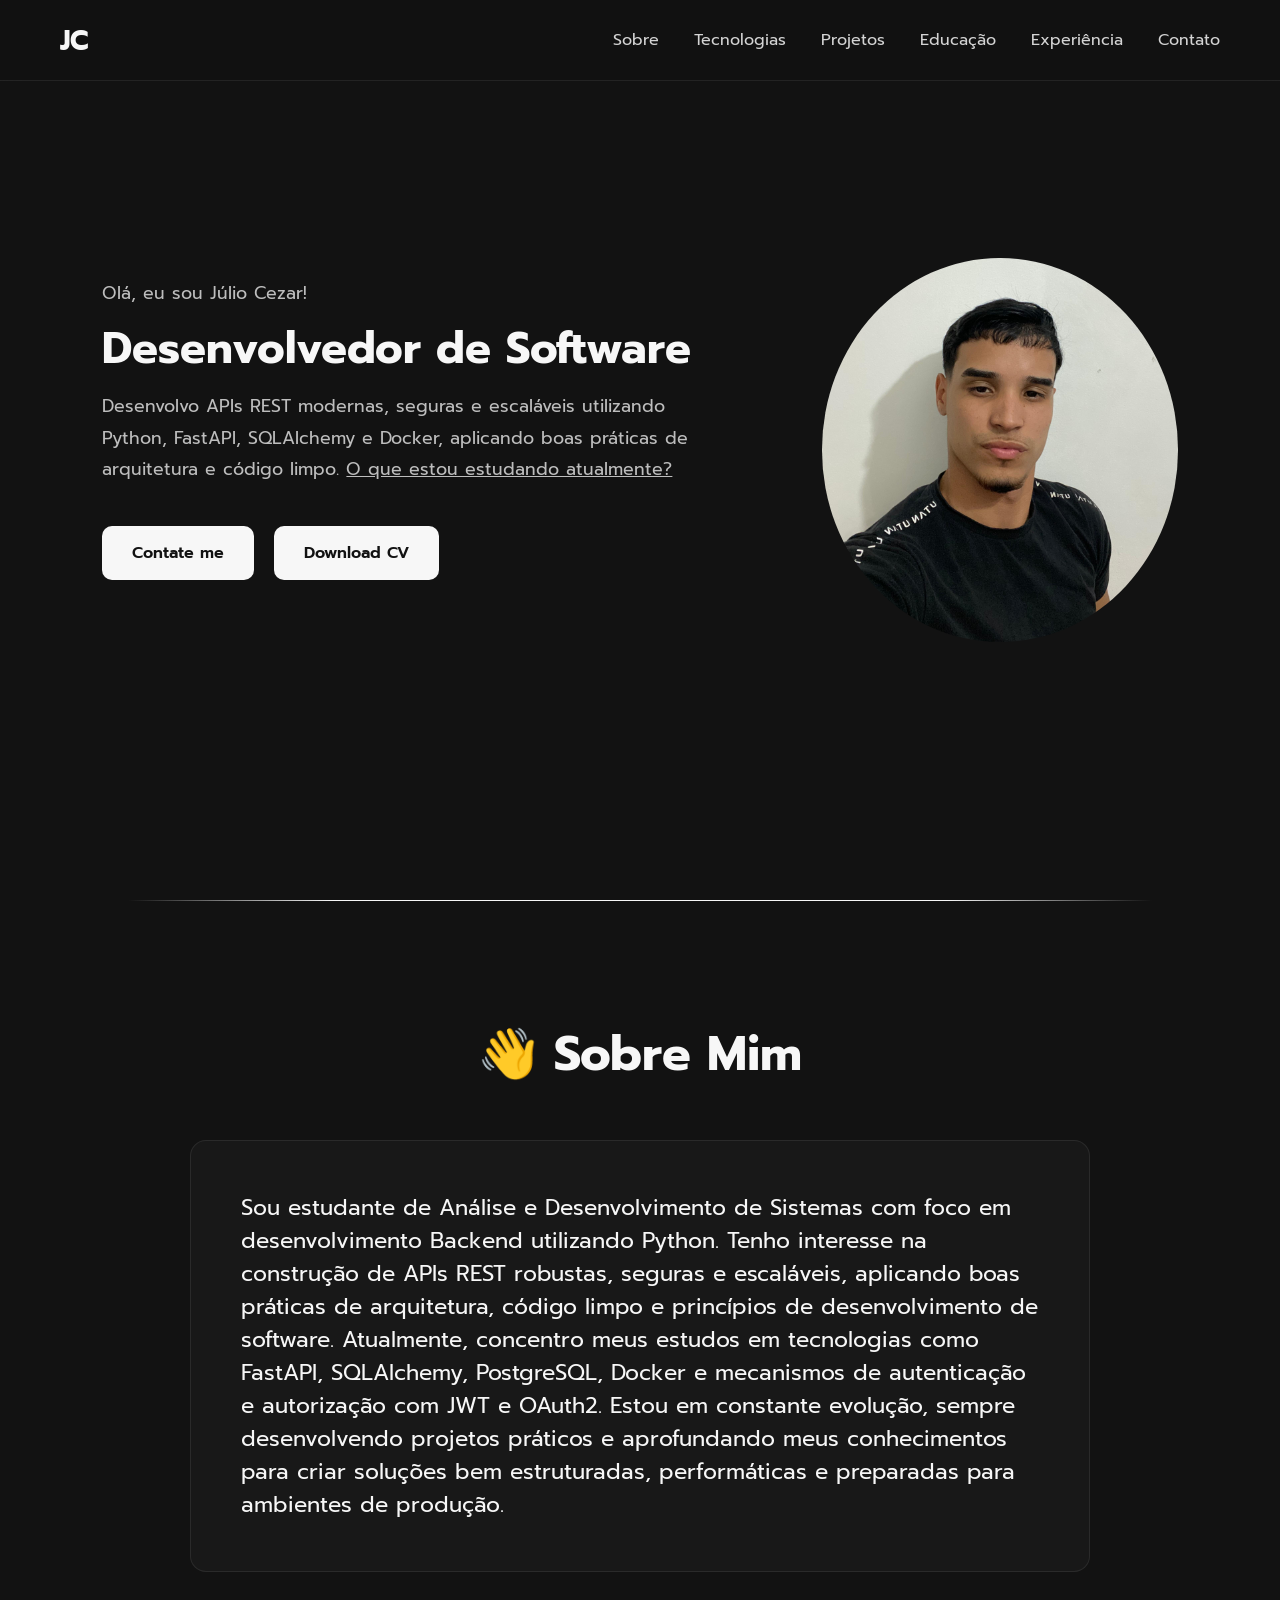
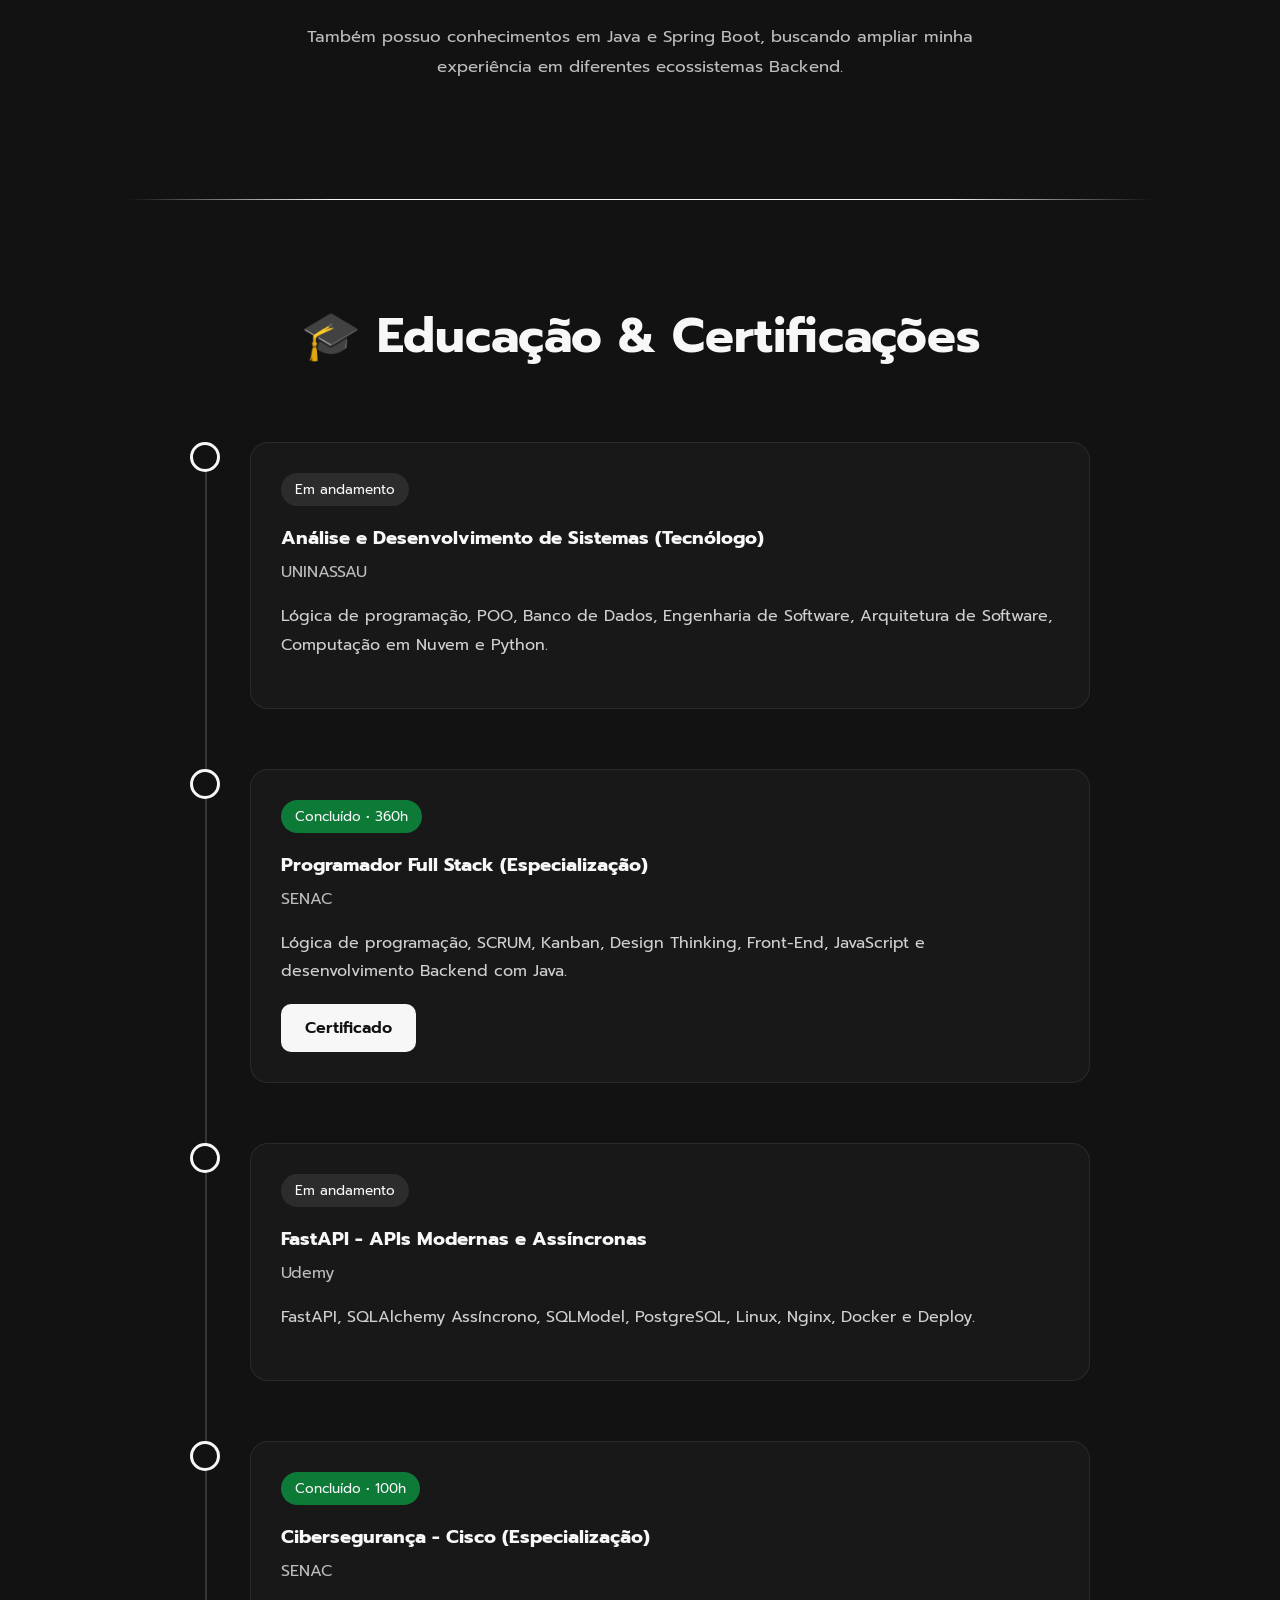
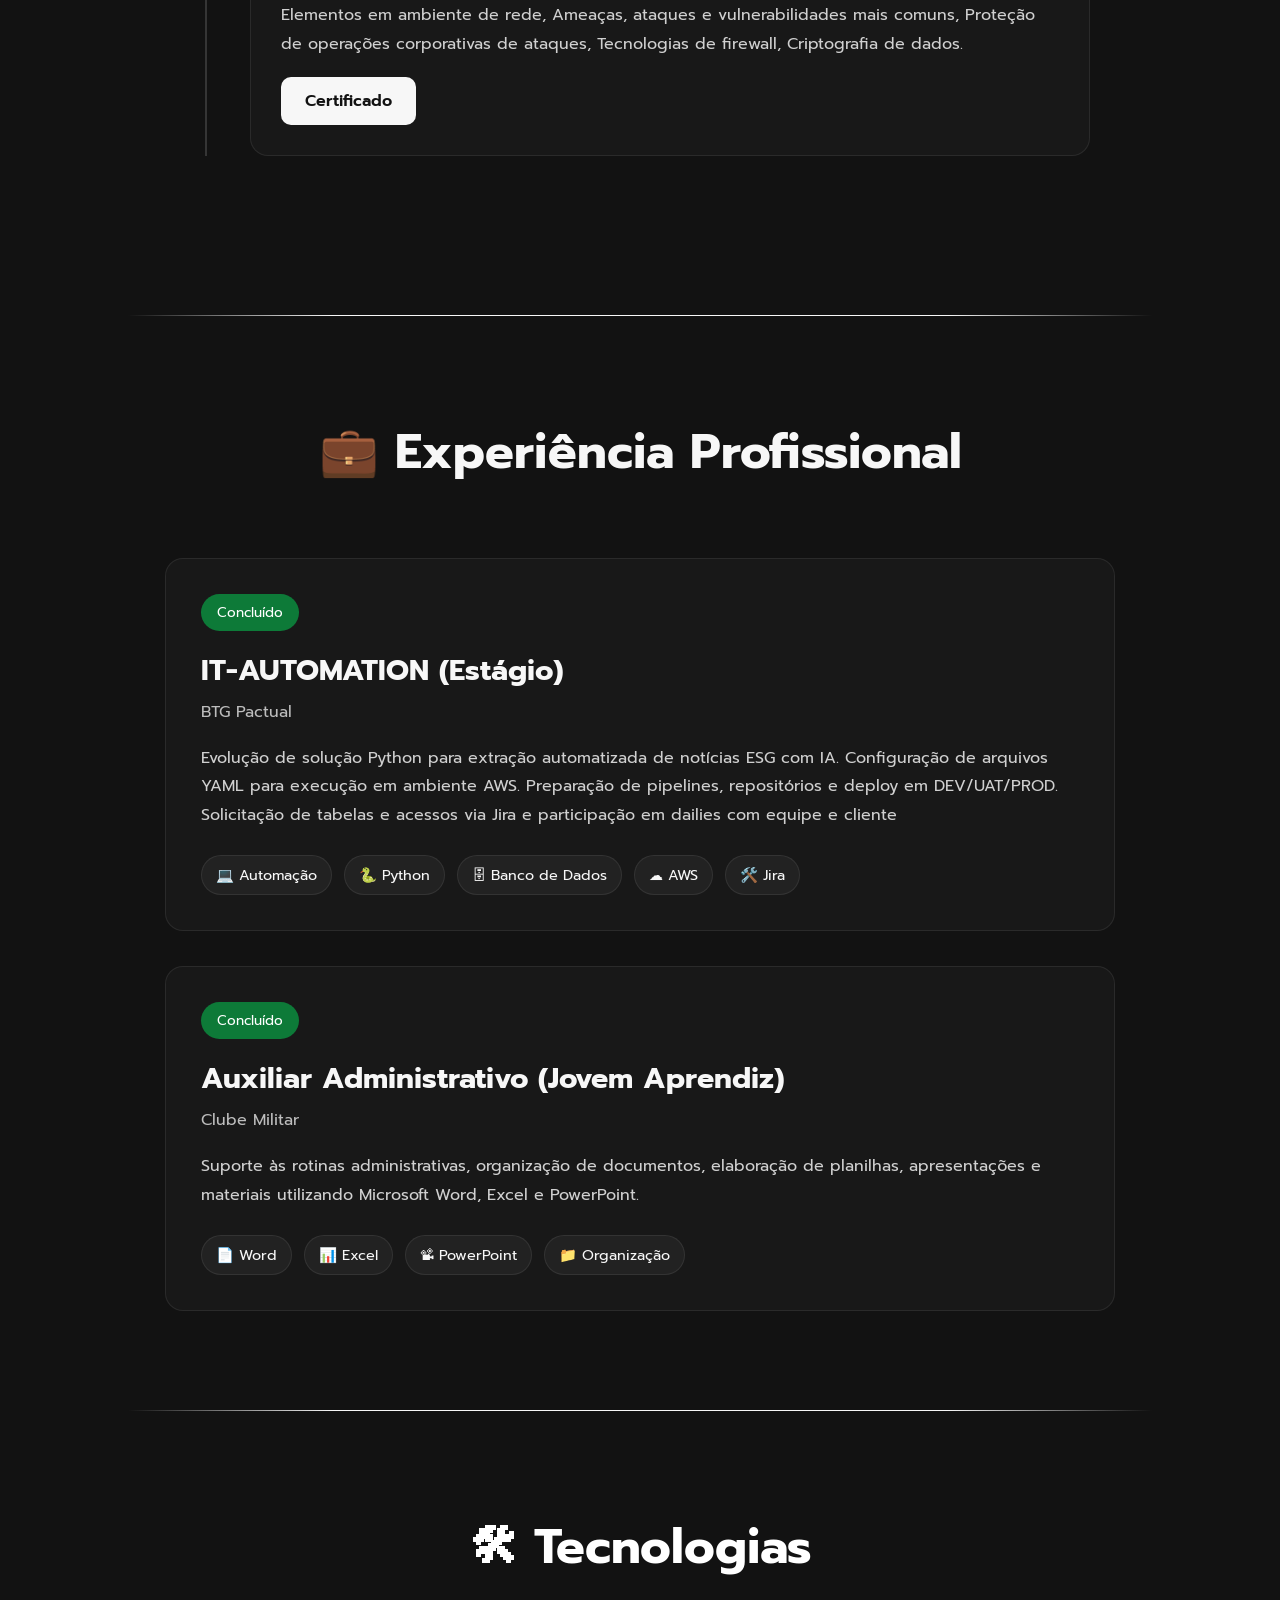
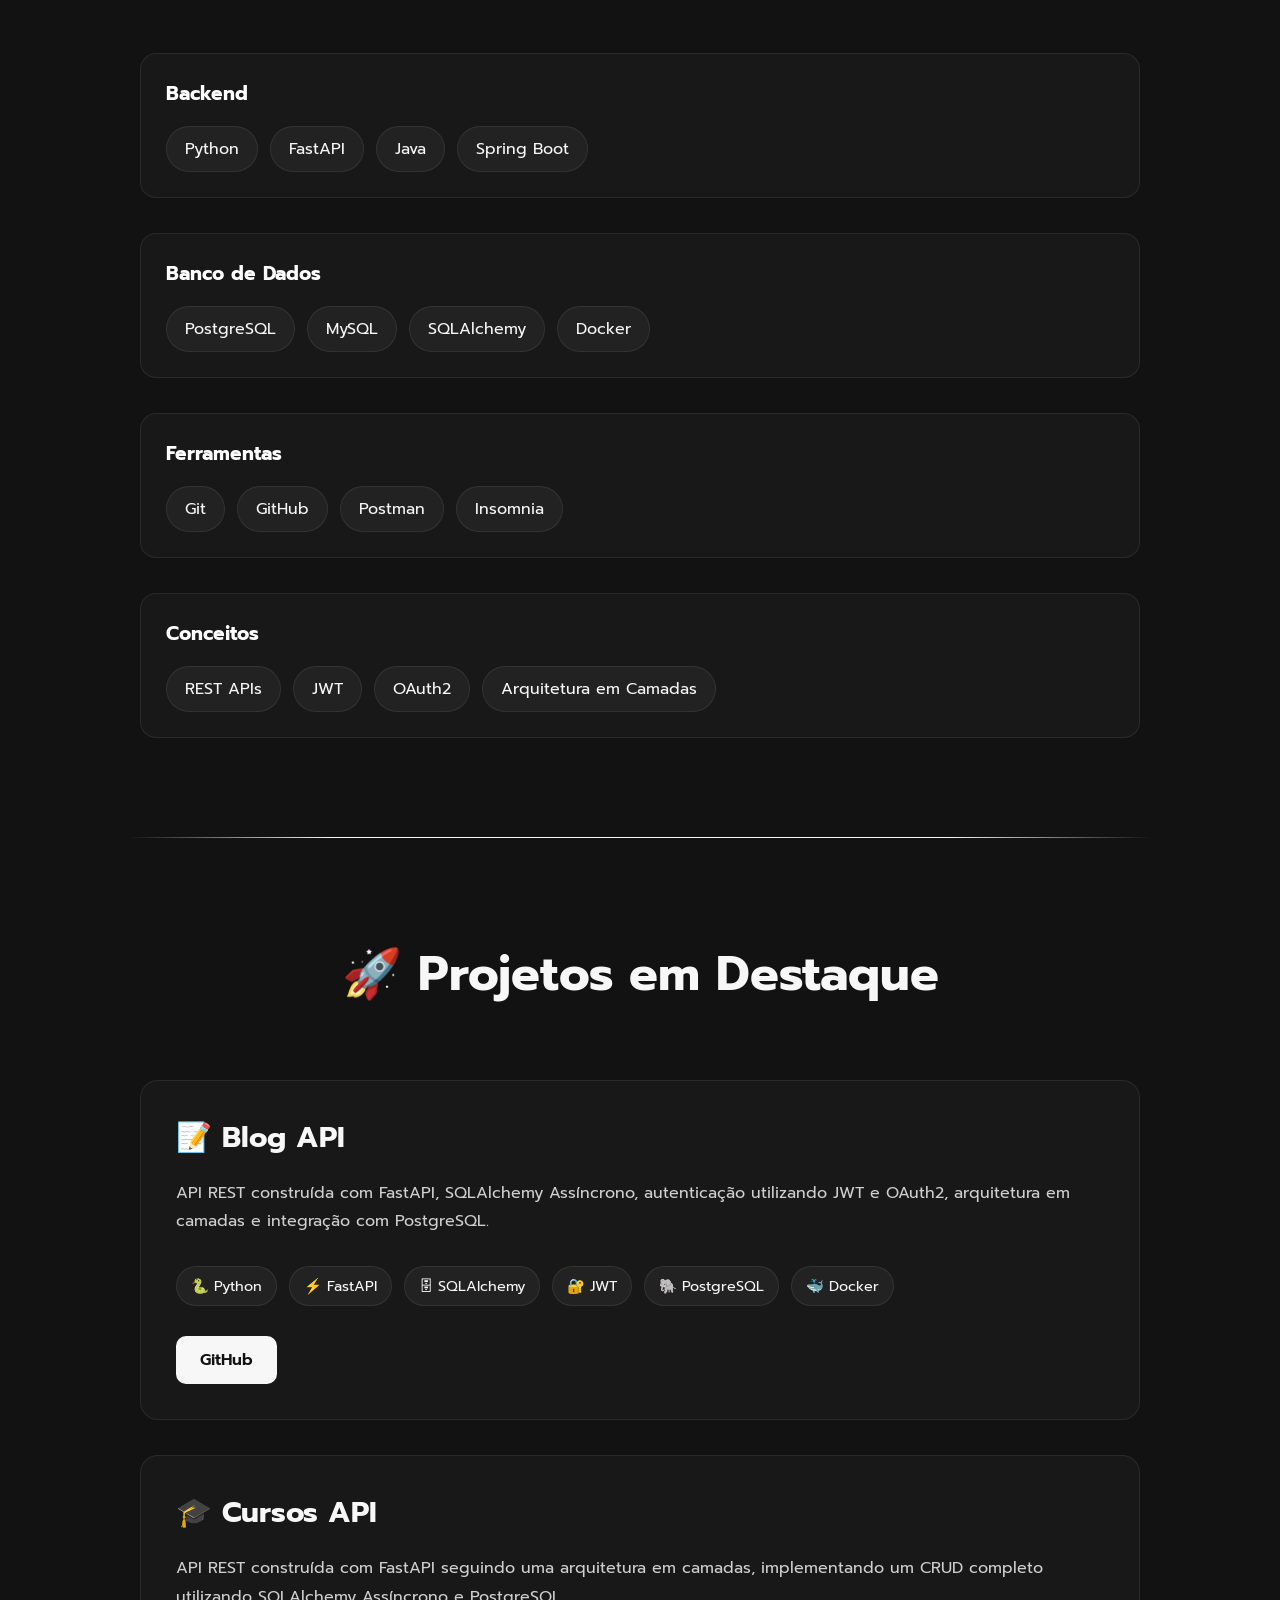
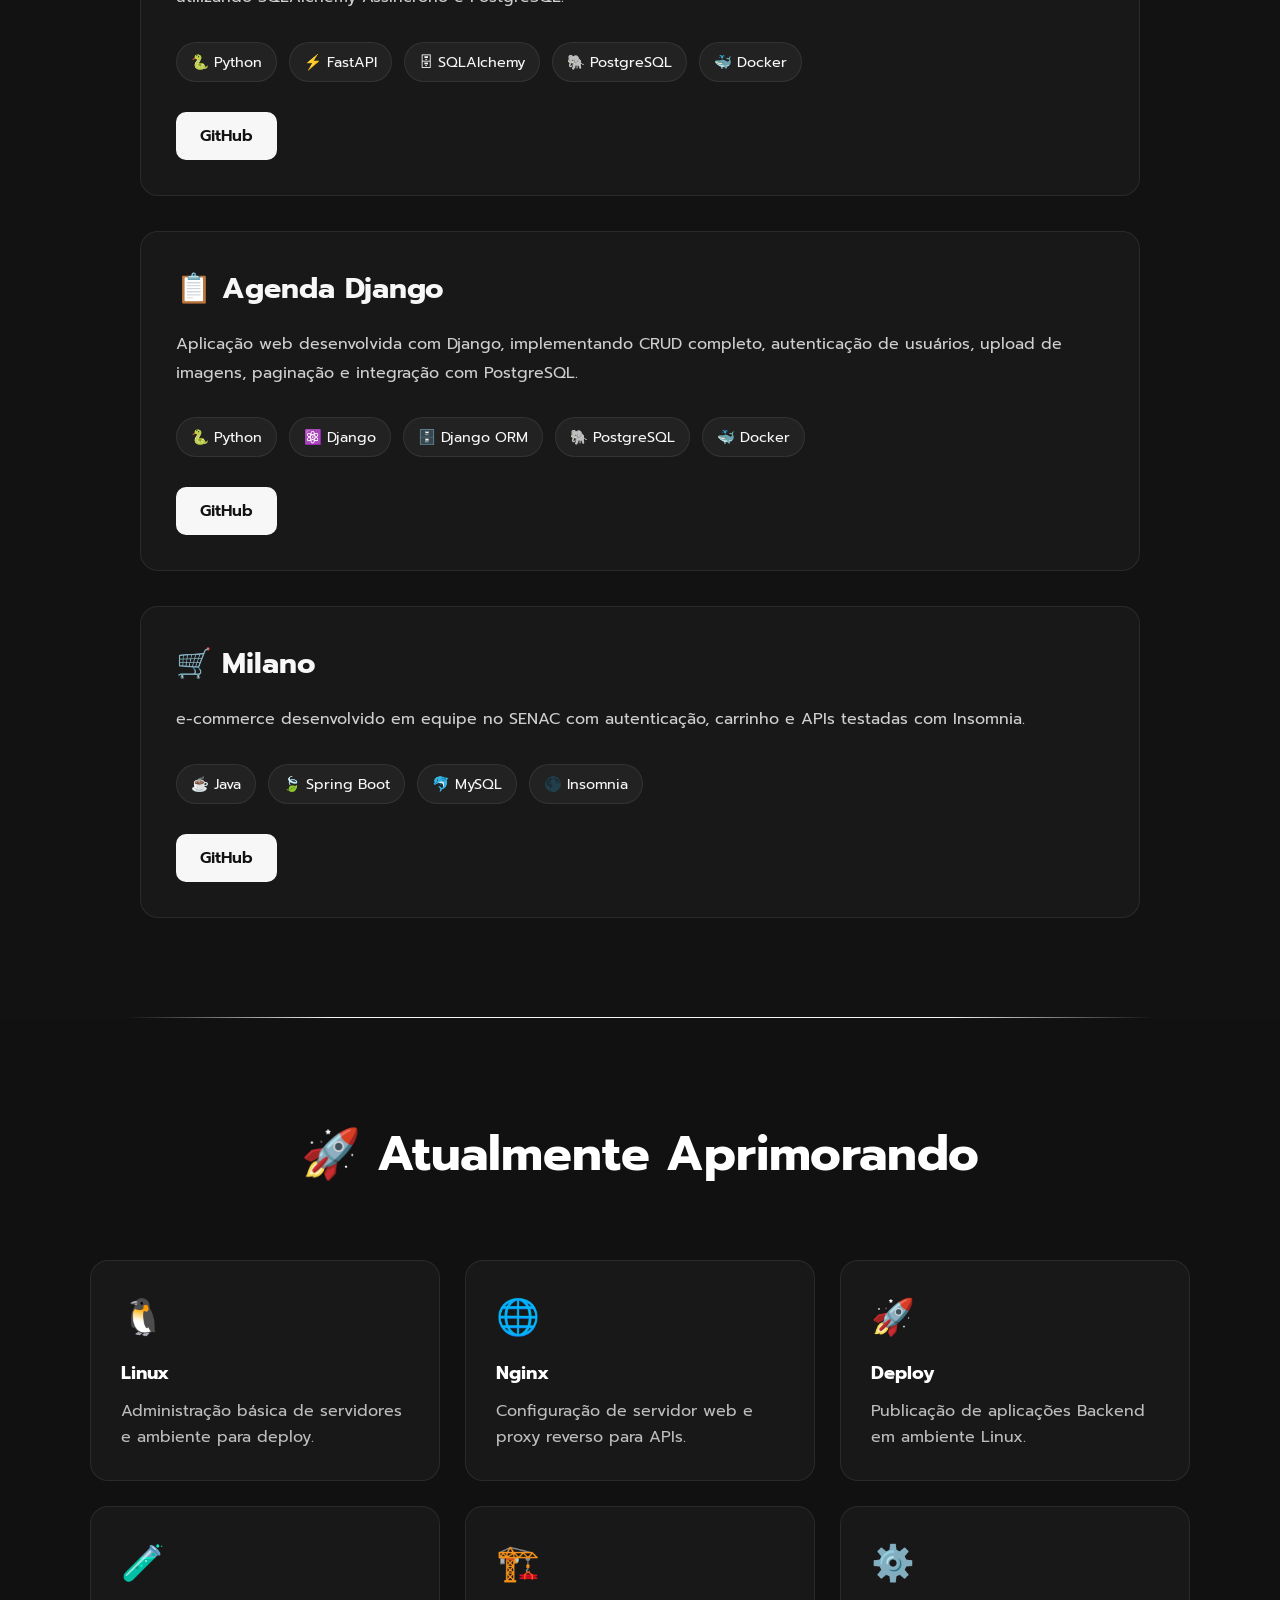
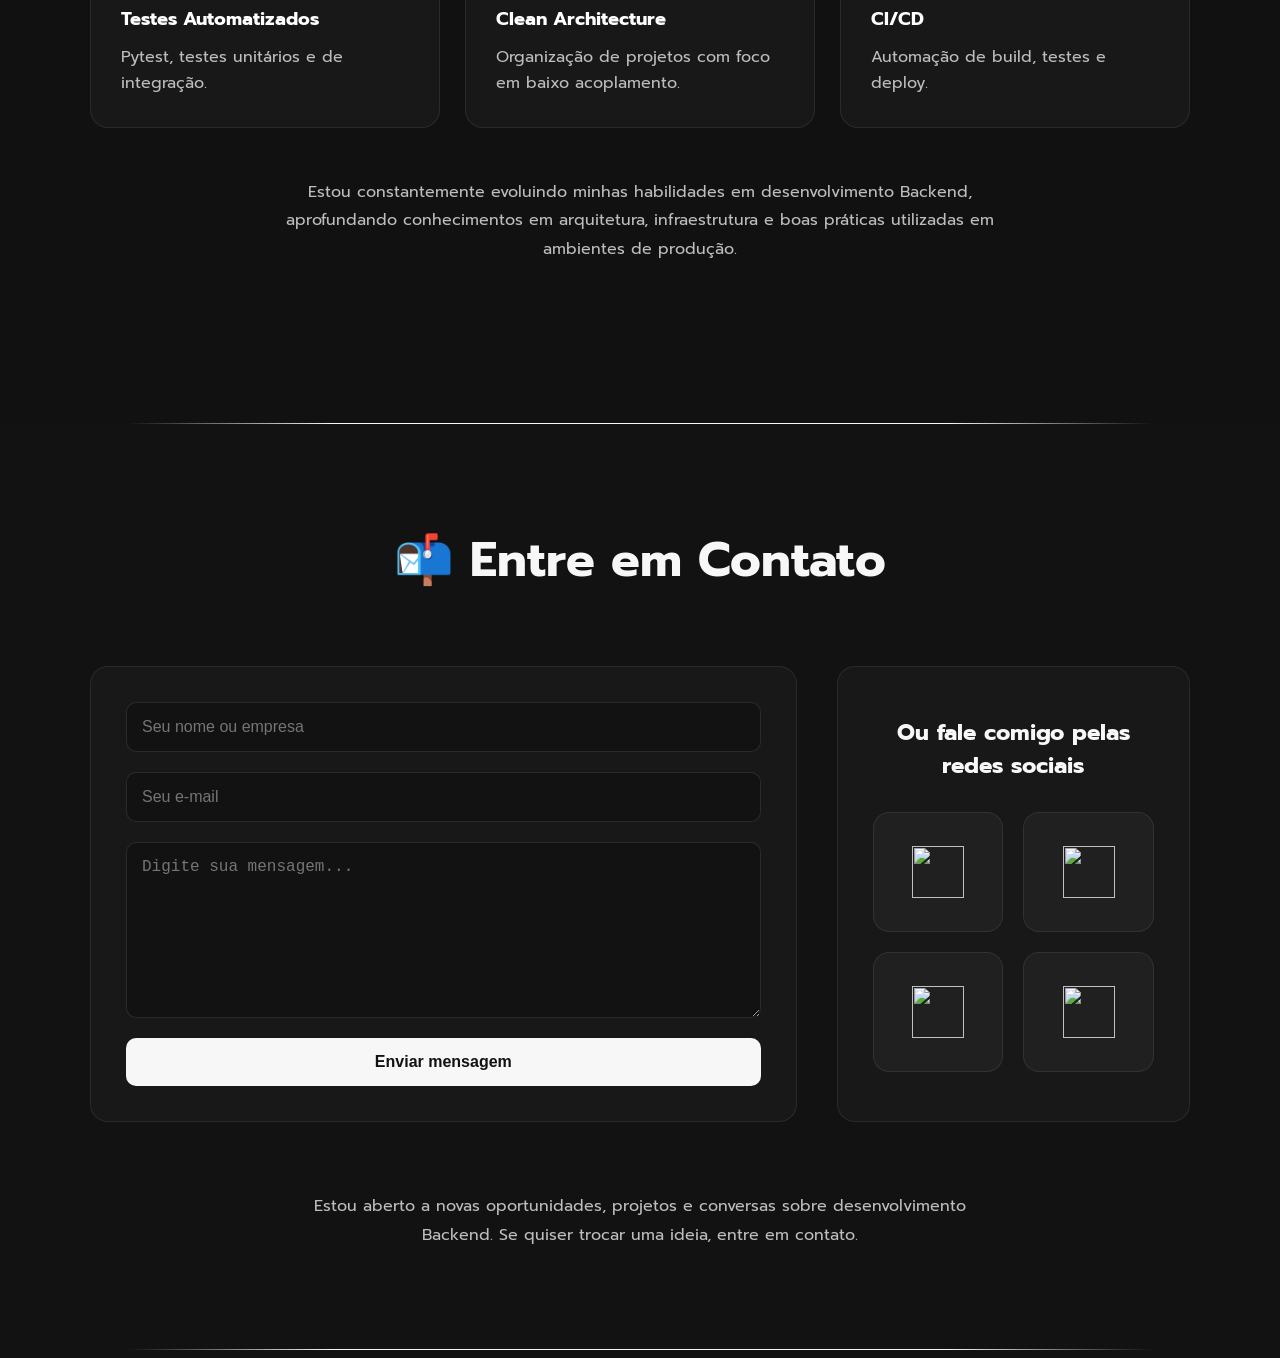
==== index.html @ ddaabb33 "portifolio-v2" ====
<!DOCTYPE html>
<html lang="pt-br">
<head>
    <meta charset="UTF-8">
    <meta name="viewport" content="width=device-width, initial-scale=1.0">
    <link rel="icon" type="image/png" href="./img/logo-jc.png">
    <title>Julio Cezar | Backend Developer</title>
    <link rel="stylesheet" href="css/style.css">

    <style>
        @import url('https://fonts.googleapis.com/css2?family=Anton&family=Fjalla+One&family=Outfit:wght@100..900&family=Poppins:ital,wght@0,100;0,200;0,300;0,400;0,500;0,600;0,700;0,800;0,900;1,100;1,200;1,300;1,400;1,500;1,600;1,700;1,800;1,900&family=Prompt:ital,wght@0,100;0,200;0,300;0,400;0,500;0,600;0,700;0,800;0,900;1,100;1,200;1,300;1,400;1,500;1,600;1,700;1,800;1,900&family=Ubuntu:ital,wght@0,300;0,400;0,500;0,700;1,300;1,400;1,500;1,700&display=swap');
    </style>
</head>

<body>

    <header class="header">

        <nav class="navbar">

            <a href="#home" class="logo">
                JC
            </a>

            <ul class="nav-links">

                <li><a href="#about">Sobre</a></li>

                <li><a href="#technologies">Tecnologias</a></li>

                <li><a href="#projects">Projetos</a></li>

                <li><a href="#education">Educação</a></li>

                <li><a href="#experience">Experiência</a></li>

                <li><a href="#contact">Contato</a></li>

            </ul>

        </nav>

    </header>

    <section class="hero" id="home">

        <div class="hero-content">

            <span class="hero-greeting">
                Olá, eu sou Júlio Cezar!
            </span>

            <h1>
                Desenvolvedor de Software
            </h1>

            <p>
                Desenvolvo APIs REST modernas, seguras e escaláveis
                utilizando Python, FastAPI, SQLAlchemy e Docker,
                aplicando boas práticas de arquitetura e código limpo.
                <a href="#learning" class="hero-content-p-a">O que estou estudando atualmente?</a>
            </p>

            <div class="hero-buttons">

                <!-- "btn-primary" -->
                <a href="#contact" class="btn-primary"> 
                    Contate me
                </a>

                <!-- "btn-secondary" -->
                <a href="/docs/desenvolvedor_de_software_julio_cezar_cv.pdf" 
                class="btn-primary" download>
                    Download CV
                </a>

            </div>

        </div>

        <div class="hero-image">

            <img
                src="img/minha-foto.jpeg"
                alt="Foto de Júlio Cezar"
            >

        </div>

    </section>
    
    <section class="about" id="about">
        <h2>👋 Sobre Mim</h2>

        <div class="about-container">

            <div class="about-card">
                <p class="about-text">
                    Sou estudante de Análise e Desenvolvimento de Sistemas com foco em desenvolvimento Backend utilizando Python. Tenho interesse na construção de APIs REST robustas, seguras e escaláveis, aplicando boas práticas de arquitetura, código limpo e princípios de desenvolvimento de software.

                    Atualmente, concentro meus estudos em tecnologias como FastAPI, SQLAlchemy, PostgreSQL, Docker e mecanismos de autenticação e autorização com JWT e OAuth2.

                    Estou em constante evolução, sempre desenvolvendo projetos práticos e aprofundando meus conhecimentos para criar soluções bem estruturadas, performáticas e preparadas para ambientes de produção.
                </p>
            </div>

            <p class="about-text-final">
                Também possuo conhecimentos em Java e Spring Boot, buscando ampliar minha experiência em diferentes ecossistemas Backend.
            </p>

        </div>
    </section>

    <section class="education" id="education">

        <span class="desktop-visivel"><h2>🎓 Educação & Certificações</h2></span>
        <span class="mobile-visivel"><h2>🎓 Educação</h2></span>

        <div class="timeline">

            <div class="timeline-item">

                <div class="timeline-dot"></div>

                <div class="timeline-content">

                    <span class="education-status">Em andamento</span>

                    <h3>Análise e Desenvolvimento de Sistemas (Tecnólogo)</h3>

                    <h4>UNINASSAU</h4>

                    <p>
                        Lógica de programação, POO, Banco de Dados,
                        Engenharia de Software, Arquitetura de Software,
                        Computação em Nuvem e Python.
                    </p>

                </div>

            </div>

            <div class="timeline-item">

                <div class="timeline-dot"></div>

                <div class="timeline-content">

                    <span class="education-status completed">
                        Concluído • 360h
                    </span>

                    <h3>Programador Full Stack (Especialização)</h3>

                    <h4>SENAC</h4>

                    <p>
                        Lógica de programação, SCRUM, Kanban,
                        Design Thinking, Front-End,
                        JavaScript e desenvolvimento Backend com Java.
                    </p>

                    <div class="certificate">
                        <a href="/docs/JÚLIO CEZAR BRITO DINIZ-PROGRAMADOR FULL STACK - Certificado.pdf" target="_blank">Certificado</a>
                    </div>

                </div>

            </div>

            <div class="timeline-item">

                <div class="timeline-dot"></div>

                <div class="timeline-content">

                    <span class="education-status">Em andamento</span>

                    <h3>FastAPI - APIs Modernas e Assíncronas</h3>

                    <h4>Udemy</h4>

                    <p>
                        FastAPI, SQLAlchemy Assíncrono,
                        SQLModel, PostgreSQL, Linux,
                        Nginx, Docker e Deploy.
                    </p>

                </div>

            </div>

            <div class="timeline-item">

                <div class="timeline-dot"></div>

                <div class="timeline-content">

                    <span class="education-status completed">
                        Concluído • 100h
                    </span>

                    <h3>Cibersegurança - Cisco (Especialização)</h3>

                    <h4>SENAC</h4>

                    <p>
                        Elementos em ambiente de rede, Ameaças, ataques e vulnerabilidades mais comuns, Proteção de operações corporativas de ataques, Tecnologias de firewall, Criptografia de dados.
                    </p>

                    <div class="certificate">
                        <a href="/docs/JÚLIO CEZAR BRITO DINIZ-CIBERSEGURANÇA - CISCO - Certificado.pdf" target="_blank">Certificado</a>
                    </div>

                </div>

            </div>

        </div>

    </section>

    <section class="experience" id="experience">

        <span class="desktop-visivel"><h2>💼 Experiência Profissional</h2></span>
        <span class="mobile-visivel"><h2>💼 Experiência</h2></span>

        <div class="experience-container">

            <article class="experience-card">

                <span class="experience-status">
                    Concluído
                </span>

                <h3>IT-AUTOMATION (Estágio)</h3>

                <h4>BTG Pactual</h4>

                <p>
                    Evolução de solução Python para extração automatizada de notícias ESG com IA.
                    Configuração de arquivos YAML para execução em ambiente AWS.
                    Preparação de pipelines, repositórios e deploy em DEV/UAT/PROD.
                    Solicitação de tabelas e acessos via Jira e participação em dailies com equipe e cliente
                </p>

                <div class="experience-tags">

                    <span>💻 Automação</span>
                    <span>🐍 Python</span>
                    <span>🗄 Banco de Dados</span>
                    <span>☁︎ AWS</span>
                    <span>🛠️ Jira</span>

                </div>

            </article>

            <article class="experience-card">

                <span class="experience-status">
                    Concluído
                </span>

                <h3>Auxiliar Administrativo (Jovem Aprendiz)</h3>

                <h4>Clube Militar</h4>

                <p>
                    Suporte às rotinas administrativas,
                    organização de documentos,
                    elaboração de planilhas,
                    apresentações e materiais utilizando
                    Microsoft Word, Excel e PowerPoint.
                </p>

                <div class="experience-tags">

                    <span>📄 Word</span>
                    <span>📊 Excel</span>
                    <span>📽 PowerPoint</span>
                    <span>📁 Organização</span>

                </div>

            </article>

        </div>

    </section>

    <section class="technologies" id="technologies">

        <h2>🛠 Tecnologias</h2>

        <div class="technologies-container">

            <div class="tech-category">

                <h3>Backend</h3>

                <div class="tech-list">
                    <span>Python</span>
                    <span>FastAPI</span>
                    <span>Java</span>
                    <span>Spring Boot</span>
                </div>

            </div>

            <div class="tech-category">

                <h3>Banco de Dados</h3>

                <div class="tech-list">
                    <span>PostgreSQL</span>
                    <span>MySQL</span>
                    <span>SQLAlchemy</span>
                    <span>Docker</span>
                </div>

            </div>

            <!-- <div class="tech-category">

                <h3>Cloud & DevOps</h3>

                <div class="tech-list">
                    <span>Docker</span>
                    <span>AWS</span>
                    <span>Linux</span>
                    <span>NGINX</span>
                </div>

            </div> -->

            <div class="tech-category">

                <h3>Ferramentas</h3>

                <div class="tech-list">
                    <span>Git</span>
                    <span>GitHub</span>
                    <span>Postman</span>
                    <span>Insomnia</span>
                </div>

            </div>

            <div class="tech-category">

                <h3>Conceitos</h3>

                <div class="tech-list">
                    <span>REST APIs</span>
                    <span>JWT</span>
                    <span>OAuth2</span>
                    <span>Arquitetura em Camadas</span>
                </div>

            </div>

        </div>

    </section>
    
    <section class="projects" id="projects">

        <span class="desktop-visivel"><h2>🚀 Projetos em Destaque</h2></span>
        <span class="mobile-visivel"><h2>🚀 Projetos</h2></span>

        <div class="projects-container">

            <!-- Projeto 1 -->
            <article class="project-card">

                <div class="project-content">

                    <h3>📝 Blog API</h3>

                    <p>
                        API REST construída com FastAPI, SQLAlchemy Assíncrono, autenticação utilizando JWT e OAuth2, arquitetura em camadas e integração com PostgreSQL.
                    </p>

                    <div class="project-techs">
                        <span>🐍 Python</span>
                        <span>⚡ FastAPI</span>
                        <span>🗄 SQLAlchemy</span>
                        <span>🔐 JWT</span>
                        <span>🐘 PostgreSQL</span>
                        <span>🐳 Docker</span>
                    </div>

                    <div class="project-buttons">
                        <a href="https://github.com/julionxp/blog-api" target="_blank">GitHub</a>
                    </div>

                </div>

            </article>

            <!-- Projeto 2 -->
            <article class="project-card">

                <div class="project-content">

                    <h3>🎓 Cursos API</h3>

                    <p>
                        API REST construída com FastAPI seguindo uma arquitetura em
                        camadas, implementando um CRUD completo utilizando
                        SQLAlchemy Assíncrono e PostgreSQL.
                    </p>

                    <div class="project-techs">
                        <span>🐍 Python</span>
                        <span>⚡ FastAPI</span>
                        <span>🗄 SQLAlchemy</span>
                        <span>🐘 PostgreSQL</span>
                        <span>🐳 Docker</span>
                    </div>

                    <div class="project-buttons">
                        <a href="https://github.com/julionxp/api_cursos" target="_blank">GitHub</a>
                    </div>

                </div>

            </article>

            <!-- Projeto 3 -->
            <article class="project-card">

                <div class="project-content">

                    <h3>📋 Agenda Django</h3>

                    <p>
                        Aplicação web desenvolvida com Django, implementando CRUD completo, autenticação de usuários, upload de imagens, paginação e integração com PostgreSQL.
                    </p>

                    <div class="project-techs">
                        <span>🐍 Python</span>
                        <span>⚛️ Django</span>
                        <span>🗄️ Django ORM</span>
                        <span>🐘 PostgreSQL</span>
                        <span>🐳 Docker</span>
                    </div>

                    <div class="project-buttons">
                        <a href="https://github.com/julionxp/projeto_agenda_django" target="_blank">GitHub</a>
                    </div>

                </div>

            </article>

            <!-- Projeto 4 -->
            <article class="project-card">

                <div class="project-content">

                    <h3>🛒 Milano</h3>

                    <p>
                        e-commerce desenvolvido em equipe no SENAC com
                        autenticação, carrinho e APIs testadas com Insomnia.
                    </p>

                    <div class="project-techs">
                        <span>☕ Java</span>
                        <span>🍃 Spring Boot</span>
                        <span>🐬 MySQL</span>
                        <span>🌑 Insomnia</span>
                    </div>

                    <div class="project-buttons">
                        <a href="https://github.com/julionxp/milano" target="_blank">GitHub</a>
                        
                    </div>


                </div>

            </article>

        </div>

    </section>

    <section class="learning" id="learning">

        <h2>🚀 Atualmente Aprimorando</h2>

        <div class="learning-grid">

            <article class="learning-card">
                <span>🐧</span>
                <h3>Linux</h3>
                <p>Administração básica de servidores e ambiente para deploy.</p>
            </article>

            <article class="learning-card">
                <span>🌐</span>
                <h3>Nginx</h3>
                <p>Configuração de servidor web e proxy reverso para APIs.</p>
            </article>

            <article class="learning-card">
                <span>🚀</span>
                <h3>Deploy</h3>
                <p>Publicação de aplicações Backend em ambiente Linux.</p>
            </article>

            <article class="learning-card">
                <span>🧪</span>
                <h3>Testes Automatizados</h3>
                <p>Pytest, testes unitários e de integração.</p>
            </article>

            <article class="learning-card">
                <span>🏗️</span>
                <h3>Clean Architecture</h3>
                <p>Organização de projetos com foco em baixo acoplamento.</p>
            </article>

            <article class="learning-card">
                <span>⚙️</span>
                <h3>CI/CD</h3>
                <p>Automação de build, testes e deploy.</p>
            </article>

        </div>

        <p class="learning-intro">
            Estou constantemente evoluindo minhas habilidades em desenvolvimento Backend,
            aprofundando conhecimentos em arquitetura, infraestrutura e boas práticas
            utilizadas em ambientes de produção.
        </p>

    </section>

    <section class="contact" id="contact">

        <span class="desktop-visivel"><h2>📬 Entre em Contato</h2></span>
        <span class="mobile-visivel"><h2>📬 Contato</h2></span>

        <div class="contact-container">

            <!-- Formulário -->
            <div class="contact-form">

                <form id="contact-form">

                    <input
                        type="text"
                        name="name"
                        placeholder="Seu nome ou empresa"
                        required
                    >

                    <input
                        type="email"
                         name="email"
                        placeholder="Seu e-mail"
                        required
                    >

                    <textarea
                        rows="8"
                        name="message"
                        placeholder="Digite sua mensagem..."
                        required
                    ></textarea>

                    <button type="submit">
                        Enviar mensagem
                    </button>

                </form>

            </div>

            <!-- Informações -->
            <div class="contact-info">

                <h3>Ou fale comigo pelas redes sociais</h3>

                <div class="contact-links">

                    <a
                        href="mailto:juliondiniz@gmail.com"
                        target="_blank"
                        class="contact-link"
                        aria-label="Email"
                    >
                        <img src="https://img.icons8.com/?size=100&id=P7UIlhbpWzZm&format=png&color=000000" alt="">
                    </a>

                    <a
                        href="https://wa.me/5521960215790"
                        target="_blank"
                        class="contact-link"
                        aria-label="WhatsApp"
                    >
                        <img src="https://img.icons8.com/?size=100&id=16713&format=png&color=000000" alt="">
                    </a>

                    <a
                        href="https://github.com/julionxp"
                        target="_blank"
                        class="contact-link"
                        aria-label="GitHub"
                    >
                        <img src="https://img.icons8.com/?size=100&id=ARy6tFUfwclb&format=png&color=000000" alt="">
                    </a>

                    <a
                        href="https://linkedin.com/in/júlio-cezar-408a46270"
                        target="_blank"
                        class="contact-link"
                        aria-label="LinkedIn"
                    >
                        <img src="https://img.icons8.com/?size=100&id=13930&format=png&color=000000" alt="">
                    </a>

                </div>

</div>

        </div>

        <p class="info-final-text">
            Estou aberto a novas oportunidades, projetos e conversas sobre
            desenvolvimento Backend. Se quiser trocar uma ideia, entre em contato.
        </p>

    </section>


    <script src="https://cdn.jsdelivr.net/npm/@emailjs/browser@4/dist/email.min.js"></script>
    <script src="script.js"></script>
    
</body>
---- css/style.css ----
* {
  margin: 0;
  padding: 0;
  box-sizing: border-box;
}

body {
    background-color: #121212;
    color: #f7f7f7;
    font-family: "Prompt", sans-serif;
}

html {
  scroll-behavior: smooth;
}

img {

    max-width:100%;

    height:auto;

    display:block;

}





/* header */
.header{

    width:100%;

    position:fixed;

    top:0;

    left:0;

    z-index:1000;

    background:rgba(18,18,18,.75);

    backdrop-filter:blur(12px);

    border-bottom:1px solid rgba(255,255,255,.08);

}

.navbar{

    max-width:1200px;

    height:80px;

    margin:auto;

    padding:0 20px;

    display:flex;

    justify-content:space-between;

    align-items:center;

}

.logo{

    text-decoration:none;

    color:#f7f7f7;

    font-size:1.7rem;

    font-weight:700;

}

.logo span{

    color:#9e9e9e;

}

.nav-links{

    display:flex;

    gap:35px;

    list-style:none;

}

.nav-links a{

    position:relative;

    text-decoration:none;

    color:#d4d4d4;

    font-size:1rem;

    transition:.3s;

}

.nav-links a:hover{

    color:#f7f7f7;

}

.nav-links a::after{

    content:"";

    position:absolute;

    left:0;

    bottom:-6px;

    width:0;

    height:2px;

    background:#f7f7f7;

    transition:.3s;

}

.nav-links a:hover::after{

    width:100%;

}




/* hero */
.hero{

    min-height:100vh;

    display:flex;

    justify-content:center;

    align-items:center;

    gap:120px;

    padding:0 8%;

}

.hero-content{

    max-width:600px;

}

.hero-greeting{

    color:#bdbdbd;

    font-size:1.1rem;

}

.hero-content-p-a {
    color:#bdbdbd;
}

.hero h1{

    color:#f7f7f7;

    font-size:2.7rem;

    margin:10px 0;

}

.hero h2{

    color:#f7f7f7;

    font-size:2rem;

    font-weight:500;

    margin-bottom:25px;

}

.hero p{

    color:#bdbdbd;

    line-height:1.8;

    font-size:1.1rem;

    margin-bottom:40px;

    position: relative;

}

.hero-buttons{

    display:flex;

    gap:20px;

    margin-bottom:40px;

}

.btn-primary{

    background:#f7f7f7;

    color:#121212;

    padding:15px 30px;

    border-radius:10px;

    text-decoration:none;

    font-weight:600;

    transition:.3s;

}

.btn-primary:hover{

    transform:translateY(-4px);

}

.btn-secondary{

    border:1px solid rgba(255,255,255,.2);

    color:#f7f7f7;

    padding:15px 30px;

    border-radius:10px;

    text-decoration:none;

    transition:.3s;

}

.btn-secondary:hover{

    border-color:#f7f7f7;

}

.hero-social{

    display:flex;

    gap:25px;

}

.hero-social a{

    color:#bdbdbd;

    text-decoration:none;

    transition:.3s;

}

.hero-social a:hover{

    color:#f7f7f7;

}

.hero-image img{

    width:420px;

    border-radius:50%;

    /* border:1px solid #f7f7f7; */

    transition:.3s;

}

.hero-image img:hover{

    transform:scale(1.03);

}






/* about */
.about{
    min-height:100vh;
    display:flex;
    flex-direction:column;
    justify-content:center;
    align-items:center;
    padding:80px 20px;
    color:#f7f7f7;

    position: relative;
}

.about h2{
    font-size:3rem;
    margin-bottom:50px;
}

.about-container{
    max-width:900px;
    width:100%;
    display:flex;
    flex-direction:column;
    align-items:center;
}

.about-card{
    width:100%;
    background:#181818;
    border:1px solid rgba(255,255,255,.08);
    border-radius:16px;
    padding:50px;

    margin-bottom: 50px;

    transition:.3s ease;
}

.about-text {
  font-size: 22px;
}

.about-text-final {
    max-width:700px;
    text-align:center;
    color:#bdbdbd;
    line-height:1.8;
    font-size:1.05rem;
}

.item{
    display:flex;
    align-items:center;
    gap:15px;
}

.item span{
    font-size:1.5rem;
}

.item p{
    font-size:1.1rem;
}

.about-card:hover{
    transform:translateY(-10px);

    border-color:#f7f7f7;

    box-shadow:0 0 20px rgba(255,255,255,.08);
}

.about::before,
.about::after {
    content: "";
    position: absolute;
    left: 50%;
    transform: translateX(-50%);

    width: 80%;
    height: 1px;

    background: linear-gradient(
        to right,
        transparent,
        #f7f7f7 20%,
        #f7f7f7 80%,
        transparent
    );
}

.about::before {
    top: 0;
}

.about::after {
    bottom: 0;
}








/* education */
.education{

    min-height:100vh;

    padding:100px 20px;

    position: relative;

}

.mobile-visivel { display: none; }

.education h2{

    color:#f7f7f7;

    text-align:center;

    font-size:3rem;

    margin-bottom:70px;

}

.timeline{

    max-width:900px;

    margin:auto;

    position:relative;

}

.timeline::before{

    content:"";

    position:absolute;

    left:15px;

    top:0;

    width:2px;

    height:100%;

    background:rgba(255,255,255,.15);

}

.timeline-item{

    display:flex;

    gap:30px;

    margin-bottom:60px;

}

.timeline-dot{

    min-width:30px;

    width:30px;

    height:30px;

    border-radius:50%;

    background:#121212;

    border:3px solid #f7f7f7;

    position:relative;

    z-index:2;

}

.timeline-content{

    background:#181818;

    border:1px solid rgba(255,255,255,.08);

    border-radius:18px;

    padding:30px;

    width:100%;

    transition:.3s;

}

.timeline-content:hover{

    transform:translateY(-6px);

    border-color:#f7f7f7;

    box-shadow:0 0 20px rgba(255,255,255,.08);

}

.education-status{

    display:inline-block;

    background:#2c2c2c;

    color:#f7f7f7;

    padding:6px 14px;

    border-radius:30px;

    font-size:.85rem;

    margin-bottom:18px;

}

.completed{

    background:#0d7a38;
}

.timeline-content h3{

    color:#f7f7f7;

    margin-bottom:8px;

}

.timeline-content h4{

    color:#bdbdbd;

    margin-bottom:18px;

    font-weight:400;

}

.timeline-content p{

    color:#d0d0d0;

    line-height:1.8;

    margin-bottom: 18px;

}

.certificate {
    display:flex;

    gap:15px;
}

.certificate a{

    text-decoration:none;

    color:#121212;

    background:#f7f7f7;

    padding:12px 24px;

    border-radius:10px;

    font-weight:600;

    transition:.3s;
}

.certificate a:hover{

    background:#dcdcdc;

}

.education::after {
    content: "";
    position: absolute;
    bottom: 0;
    left: 50%;
    transform: translateX(-50%);

    width: 80%;
    height: 1px;

    background: linear-gradient(
        to right,
        transparent,
        #f7f7f7 20%,
        #f7f7f7 80%,
        transparent
    );
}








/* experience */
.experience{

    min-height:100vh;

    padding:100px 20px;

    position: relative;

}

.experience h2{

    color:#f7f7f7;

    text-align:center;

    font-size:3rem;

    margin-bottom:70px;

}

.experience-container{

    max-width:950px;

    margin:auto;

    display:flex;

    flex-direction:column;

    gap:35px;

}

.experience-card{

    background:#181818;

    border:1px solid rgba(255,255,255,.08);

    border-radius:18px;

    padding:35px;

    transition:.3s;

}

.experience-card:hover{

    transform:translateY(-8px);

    border-color:#f7f7f7;

    box-shadow:0 0 20px rgba(255,255,255,.08);

}

.experience-status{

    display:inline-block;

    background:#0d7a38;

    color:#fff;

    padding:8px 16px;

    border-radius:50px;

    font-size:.85rem;

    margin-bottom:18px;

}

.experience-card h3{

    color:#f7f7f7;

    font-size:1.8rem;

    margin-bottom:8px;

}

.experience-card h4{

    color:#bdbdbd;

    margin-bottom:20px;

    font-weight:400;

}

.experience-card p{

    color:#d0d0d0;

    line-height:1.8;

    margin-bottom:25px;

}

.experience-tags{

    display:flex;

    flex-wrap:wrap;

    gap:12px;

}

.experience-tags span{

    background:#222;

    color:#f7f7f7;

    padding:8px 14px;

    border-radius:50px;

    border:1px solid rgba(255,255,255,.08);

    font-size:.9rem;

}

.experience::after {
    content: "";
    position: absolute;
    bottom: 0;
    left: 50%;
    transform: translateX(-50%);

    width: 80%;
    height: 1px;

    background: linear-gradient(
        to right,
        transparent,
        #f7f7f7 20%,
        #f7f7f7 80%,
        transparent
    );
}







/* technologies */
.technologies{
    min-height:100vh;
    padding:100px 20px;
    background:#121212;

    display:flex;
    flex-direction:column;
    align-items:center;

    position: relative;
}

.technologies h2{
    font-size:3rem;
    color:#fff;
    margin-bottom:70px;
}

.technologies-container{
    width:100%;
    max-width:1000px;

    display:flex;
    flex-direction:column;
    gap:35px;
}

.tech-category{
    background:#181818;

    border:1px solid rgba(255,255,255,.08);

    border-radius:16px;

    padding:25px;
}

.tech-category h3{
    color:#fff;

    margin-bottom:18px;

    font-size:1.2rem;
}

.tech-list{

    display:flex;

    flex-wrap:wrap;

    gap:12px;

}

.tech-list span{

    padding:10px 18px;

    border-radius:999px;

    background:#222;

    border:1px solid rgba(255,255,255,.08);

    color:#f7f7f7;

    transition:.25s;

}

.tech-list span:hover{

    transform:translateY(-3px);

    border-color:#fff;

}

.technologies::after {
    content: "";
    position: absolute;
    bottom: 0;
    left: 50%;
    transform: translateX(-50%);

    width: 80%;
    height: 1px;

    background: linear-gradient(
        to right,
        transparent,
        #f7f7f7 20%,
        #f7f7f7 80%,
        transparent
    );
}






/* projects */
.projects{
    min-height:100vh;
    padding:100px 20px;

    position: relative;
}

.projects h2{
    color:#f7f7f7;
    text-align:center;
    font-size:3rem;
    margin-bottom:70px;
}

.projects-container{
    max-width:1000px;
    margin:auto;

    display:flex;
    flex-direction:column;
    gap:35px;
}

.project-card{

    background:#181818;

    border:1px solid rgba(255,255,255,.08);

    border-radius:18px;

    padding:35px;

    transition:.3s;
}

.project-card:hover{

    transform:translateY(-8px);

    border-color:#f7f7f7;

    box-shadow:0 0 25px rgba(255,255,255,.08);

}

.project-content h3{

    color:#f7f7f7;

    font-size:1.8rem;

    margin-bottom:20px;
}

.project-content p{

    color:#cfcfcf;

    line-height:1.8;

    margin-bottom:30px;
}

.project-techs{

    display:flex;

    flex-wrap:wrap;

    gap:12px;

    margin-bottom:30px;
}

.project-techs span{

    background:#222;

    color:#f7f7f7;

    padding:8px 14px;

    border-radius:50px;

    font-size:.9rem;

    border:1px solid rgba(255,255,255,.08);

}

.project-buttons{

    display:flex;

    gap:15px;
}

.project-buttons a{

    text-decoration:none;

    color:#121212;

    background:#f7f7f7;

    padding:12px 24px;

    border-radius:10px;

    font-weight:600;

    transition:.3s;
}

.project-buttons a:hover{

    background:#dcdcdc;

}

.projects::after {
    content: "";
    position: absolute;
    bottom: 0;
    left: 50%;
    transform: translateX(-50%);

    width: 80%;
    height: 1px;

    background: linear-gradient(
        to right,
        transparent,
        #f7f7f7 20%,
        #f7f7f7 80%,
        transparent
    );
}







/* learning */
.learning{

    min-height:100vh;

    display:flex;

    flex-direction:column;

    justify-content:center;

    align-items:center;

    padding:100px 20px;

    background:#111;

    gap: 50px;

    position: relative;

}

.learning h2{

    color:#fff;

    font-size:3rem;

    margin-bottom:20px;

}

.learning-intro{

    max-width:750px;

    text-align:center;

    color:#bdbdbd;

    line-height:1.8;

    margin-bottom:60px;

}

.learning-grid{

    width:100%;

    max-width:1100px;

    display:grid;

    grid-template-columns:repeat(auto-fit,minmax(280px,1fr));

    gap:25px;

}

.learning-card{

    background:#181818;

    border:1px solid rgba(255,255,255,.08);

    border-radius:18px;

    padding:30px;

    transition:.3s;

}

.learning-card:hover{

    transform:translateY(-8px);

    border-color:#fff;

}

.learning-card span{

    font-size:2.2rem;

    display:block;

    margin-bottom:15px;

}

.learning-card h3{

    color:#fff;

    margin-bottom:12px;

    font-size:1.15rem;

}

.learning-card p{

    color:#bdbdbd;

    line-height:1.6;

}

.learning::after {
    content: "";
    position: absolute;
    bottom: 0;
    left: 50%;
    transform: translateX(-50%);

    width: 80%;
    height: 1px;

    background: linear-gradient(
        to right,
        transparent,
        #f7f7f7 20%,
        #f7f7f7 80%,
        transparent
    );
}











/* contact */
.contact{
    display: flex;
    flex-direction: column;
    align-items: center;

    min-height:100vh;

    padding:100px 20px;

    position: relative;

}

.contact h2{

    color:#f7f7f7;

    text-align:center;

    font-size:3rem;

    margin-bottom:70px;

}

.contact .info-final-text{

    color:#bdbdbd;

    max-width:700px;

    text-align:center;

    line-height:1.8;

}

.contact-container{

    max-width:1100px;

    margin:auto;

    display:grid;

    grid-template-columns:2fr 1fr;

    gap:40px;

    margin-bottom:70px;

}

.contact-form,
.contact-info{

    background:#181818;

    border:1px solid rgba(255,255,255,.08);

    border-radius:18px;

    padding:35px;

}

.contact-form form{

    display:flex;

    flex-direction:column;

    gap:20px;

}

.contact-form input,
.contact-form textarea{

    background:#121212;

    border:1px solid rgba(255,255,255,.1);

    color:#f7f7f7;

    padding:15px;

    border-radius:10px;

    outline:none;

    font-size:1rem;

    transition:.3s;

}

.contact-form input:focus,
.contact-form textarea:focus{

    border-color:#f7f7f7;

}

.contact-form textarea{

    resize:vertical;

}

.contact-form button{

    background:#f7f7f7;

    color:#121212;

    border:none;

    padding:15px;

    border-radius:10px;

    font-size:1rem;

    font-weight:600;

    cursor:pointer;

    transition:.3s;

}

.contact-form button:hover{

    transform:translateY(-3px);

    background:#dedede;

}

.contact-info{

    background:#181818;

    border:1px solid rgba(255,255,255,.08);

    border-radius:18px;

    padding:35px;

    display:flex;

    flex-direction:column;

    justify-content:center;

}

.contact-info h3{

    color:#f7f7f7;

    text-align:center;

    margin-bottom:30px;

    font-size:1.4rem;

}

.contact-links{

    display:grid;

    grid-template-columns:repeat(2,1fr);

    gap:20px;

}

.contact-link{

    height:120px;

    background:#202020;

    border:1px solid rgba(255,255,255,.08);

    border-radius:16px;

    display:flex;

    justify-content:center;

    align-items:center;

    transition:.3s;

}

.contact-link:hover{

    transform:translateY(-6px);

    border-color:#f7f7f7;

    box-shadow:0 0 18px rgba(255,255,255,.08);

}

.contact-link img{

    width:52px;

    height:52px;

}

.contact::after {
    content: "";
    position: absolute;
    bottom: 0;
    left: 50%;
    transform: translateX(-50%);

    width: 80%;
    height: 1px;

    background: linear-gradient(
        to right,
        transparent,
        #f7f7f7 20%,
        #f7f7f7 80%,
        transparent
    );
}









/* ===========================
   TABLETS
=========================== */

@media (max-width:1024px){

    .navbar{
        padding:0 30px;
    }

    .hero{
        flex-direction:column-reverse;
        justify-content:center;
        gap:60px;
        text-align:center;
        padding:140px 30px 80px;
    }

    .hero-content{
        max-width:700px;
    }

    .hero-buttons{
        justify-content:center;
        flex-wrap:wrap;
    }

    .hero-image img{
        width:320px;
    }

    .contact-container{
        grid-template-columns:1fr;
    }

    .projects-container,
    .experience-container,
    .technologies-container,
    .timeline{
        max-width:100%;
    }

}


/* ===========================
   CELULARES
=========================== */

@media (max-width:768px){

    html{
        font-size:15px;
    }

    /* HEADER */

    .header{
        position:fixed;
    }

    .navbar{
        height:70px;
        justify-content:center;
    }

    .logo{
        font-size:1.5rem;
    }

    .nav-links{
        display:none;
    }

    /* HERO */

    .hero{
        padding:120px 20px 70px;
        gap:35px;
    }

    .hero-content{
        width:100%;
    }

    .hero h1{
        font-size:2.3rem;
    }

    .hero p{
        font-size:1rem;
    }

    .hero-image img{
        width:220px;
    }

    .hero-buttons{
        flex-direction:column;
        align-items:center;
        width:100%;
    }

    .btn-primary,
    .btn-secondary{
        width:100%;
        max-width:280px;
        text-align:center;
    }

    /* TÍTULOS */

    section h2{
        font-size:2rem !important;
        text-align:center;
    }

    /* ABOUT */

    .about-card{
        padding:30px;
    }

    .about-text{
        font-size:1.05rem;
        line-height:1.8;
    }

    /* EDUCAÇÃO */

    .timeline::before{
        left:12px;
    }

    .timeline-item{
        gap:18px;
    }

    .timeline-content{
        padding:22px;
    }

    /* EXPERIÊNCIA */

    .experience-card{
        padding:25px;
    }

    .experience-card h3{
        font-size:1.4rem;
    }

    /* TECNOLOGIAS */

    .tech-category{
        padding:20px;
    }

    .tech-list{
        gap:10px;
    }

    .tech-list span{
        font-size:.9rem;
        padding:8px 14px;
    }

    /* PROJETOS */

    .project-card{
        padding:25px;
    }

    .project-content h3{
        font-size:1.4rem;
    }

    .project-buttons{
        flex-direction:column;
    }

    .project-buttons a{
        width:100%;
        text-align:center;
    }

    /* APRENDIZADO */

    .learning{
        padding:80px 20px;
    }

    .learning-grid{
        grid-template-columns:1fr;
    }

    /* CONTATO */

    .contact{
        padding:80px 20px;
    }

    .contact-form,
    .contact-info{
        padding:25px;
    }

    .contact-links{
        gap:15px;
    }

    .contact-link{
        height:100px;
    }

    .contact-link img{
        width:44px;
        height:44px;
    }

    .desktop-visivel{
        display:none;
    }

    .mobile-visivel{
        display:inline;
    }

}


/* ===========================
   CELULARES PEQUENOS
=========================== */

@media (max-width:480px){

    html{
        font-size:14px;
    }

    .hero{
        padding-top:110px;
    }

    .hero h1{
        font-size:2rem;
    }

    .hero-image img{
        width:180px;
    }

    .about-card,
    .experience-card,
    .project-card,
    .tech-category,
    .timeline-content,
    .contact-form,
    .contact-info{
        padding:20px;
    }

    .contact-links{
        grid-template-columns:repeat(2,1fr);
    }

    .contact-link{
        height:90px;
    }

    .contact-link img{
        width:38px;
        height:38px;
    }

    .learning h2{
        text-align:center;
    }

}
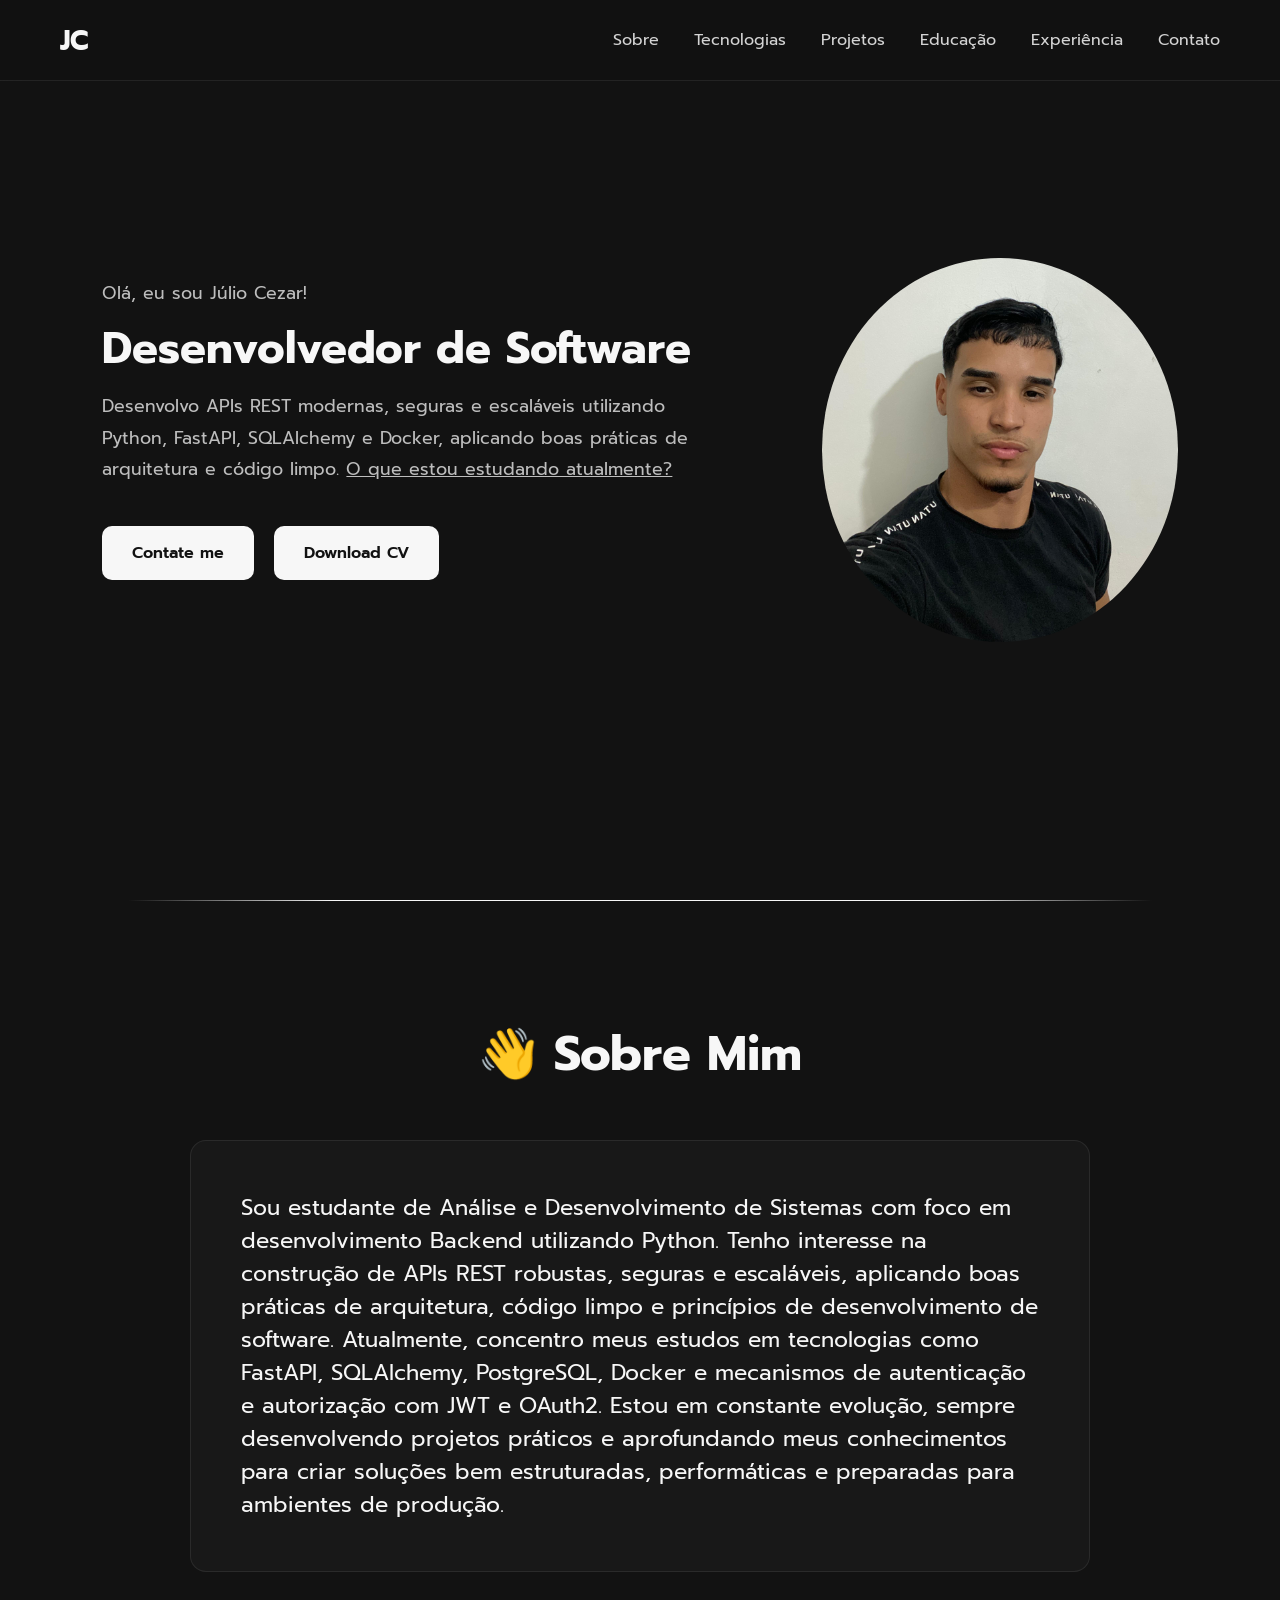
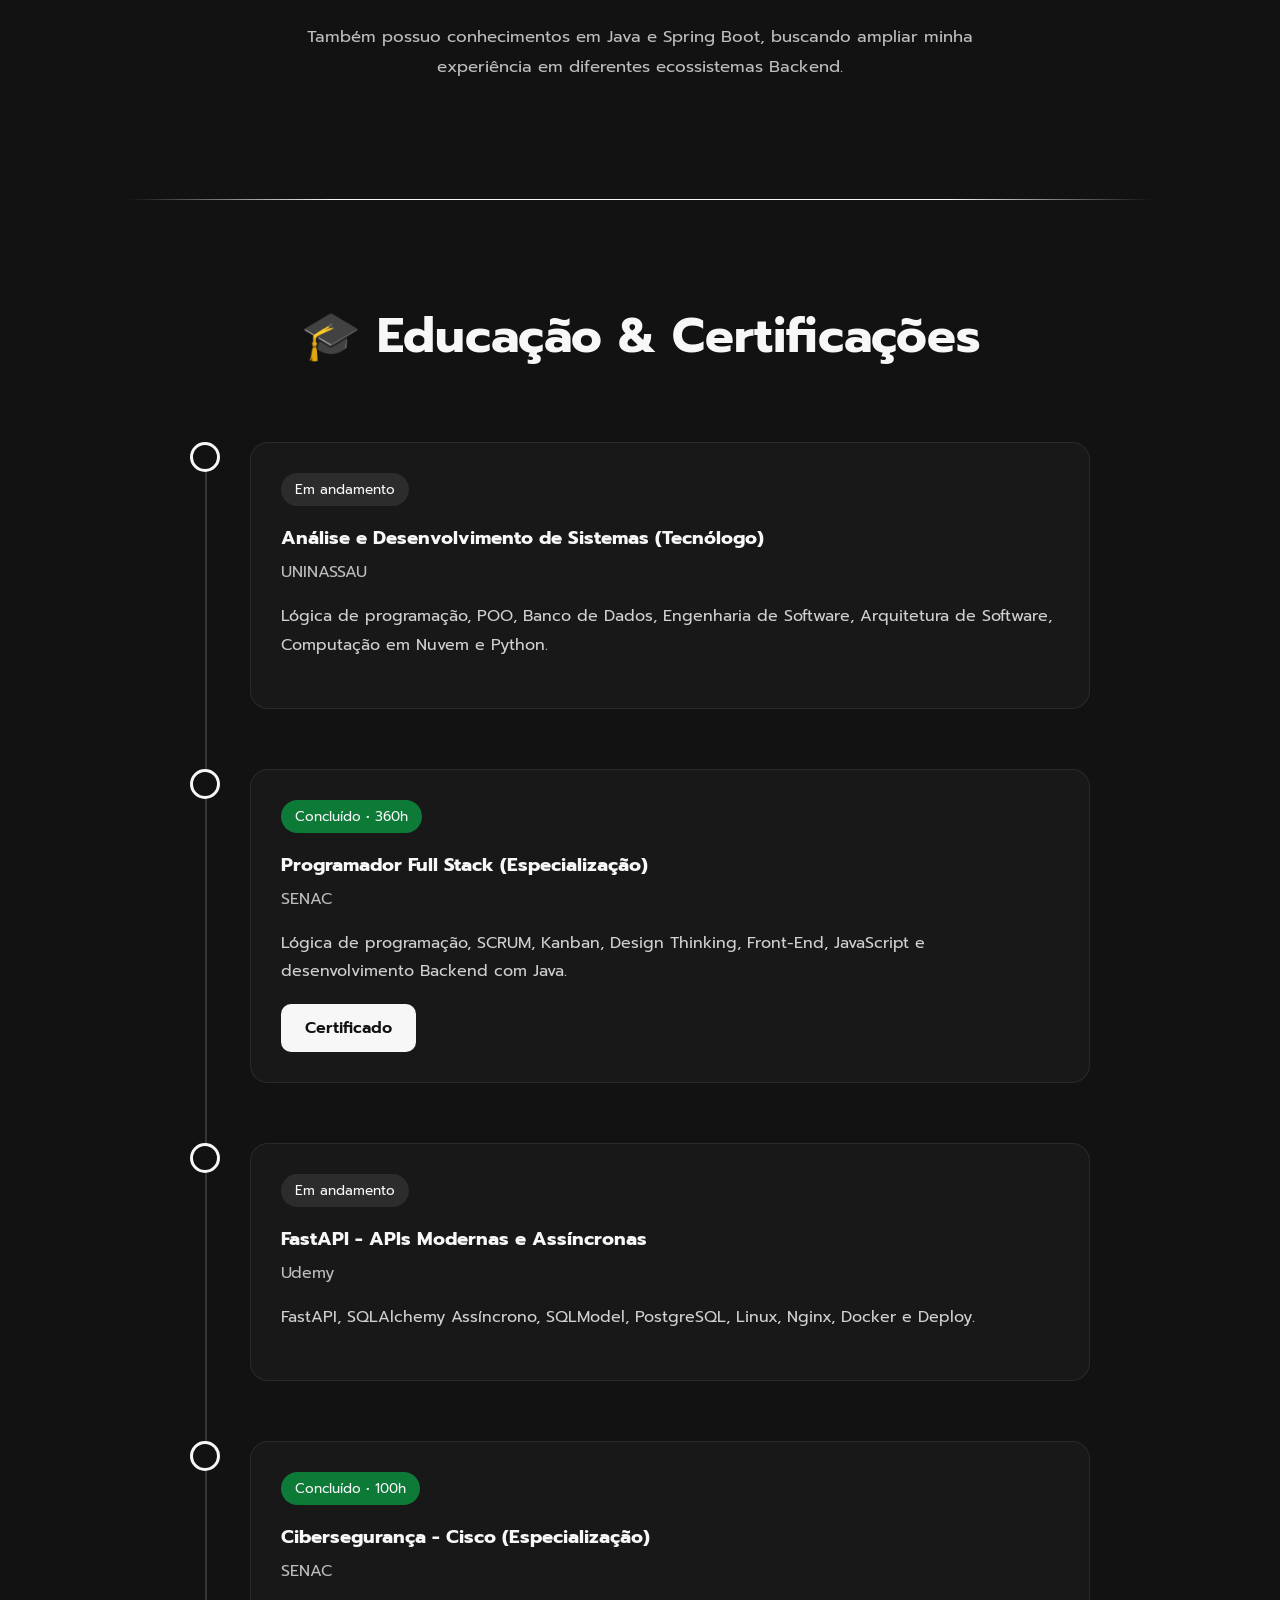
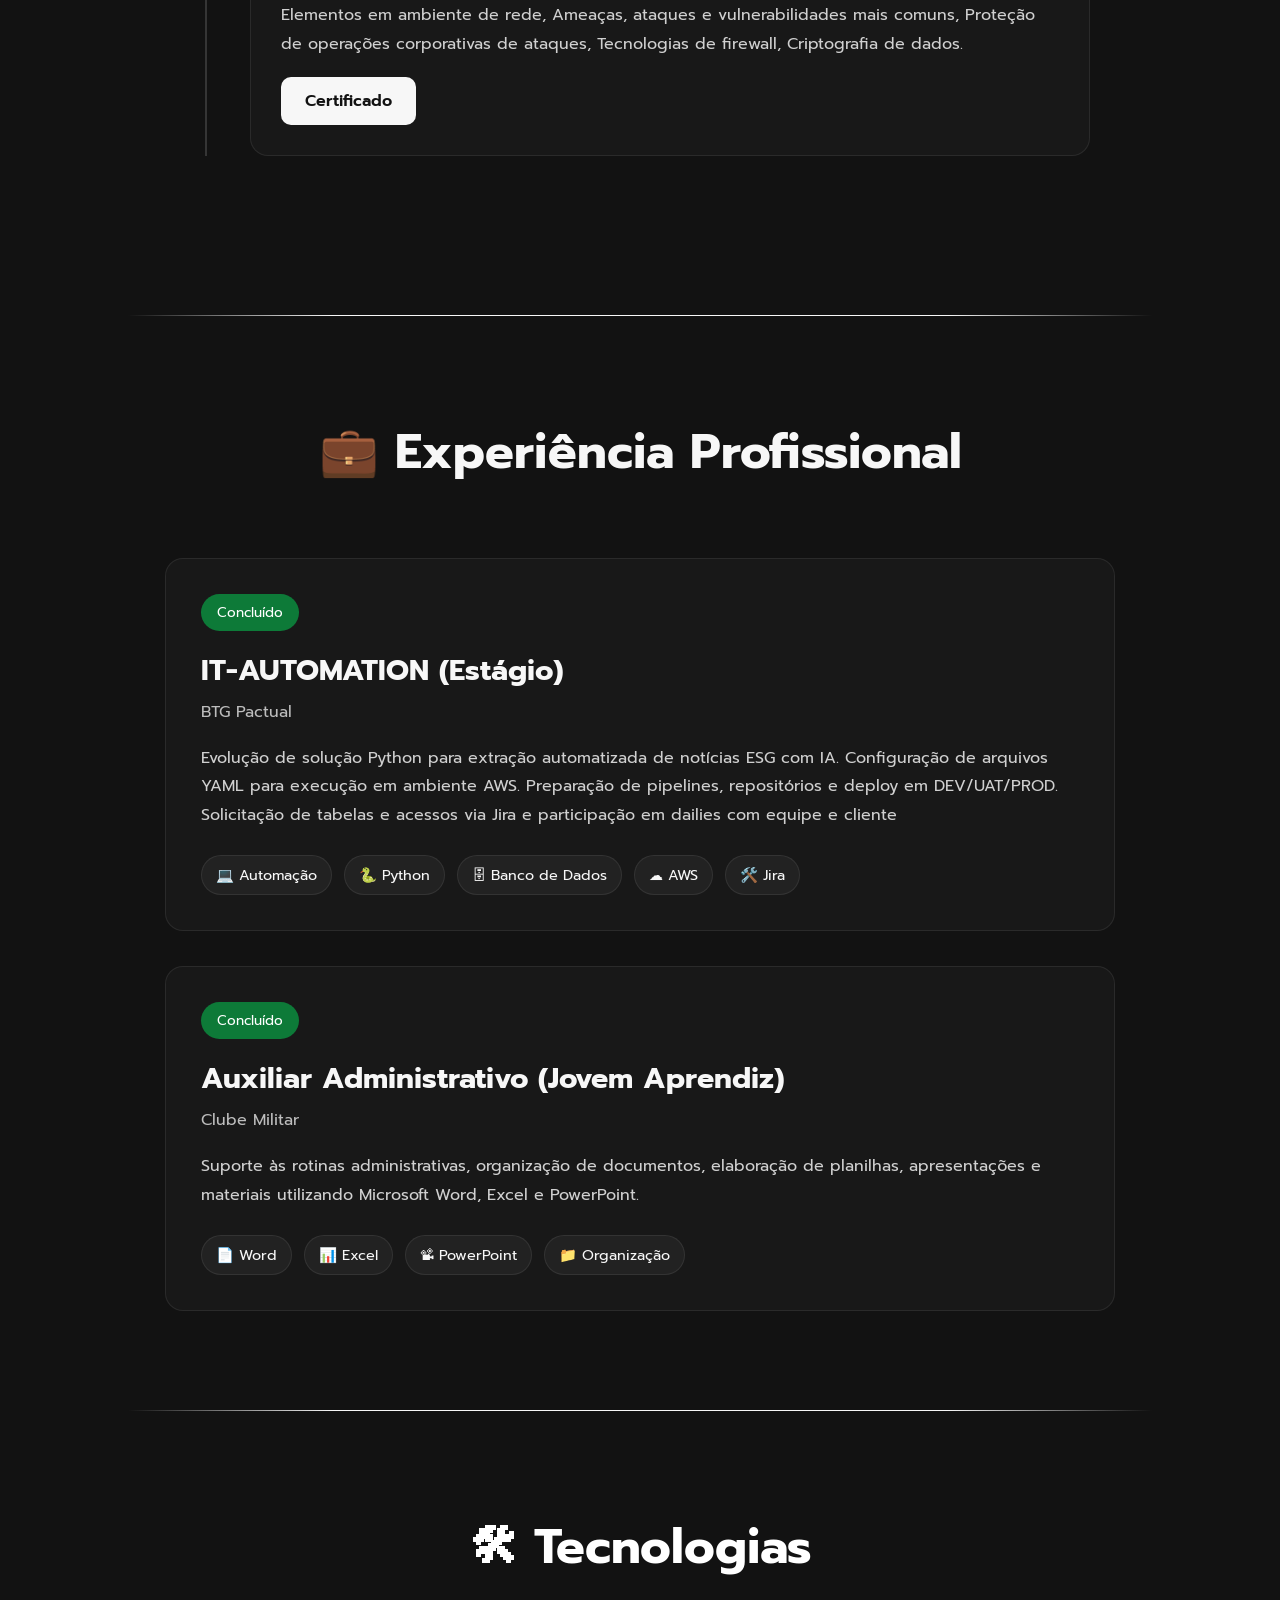
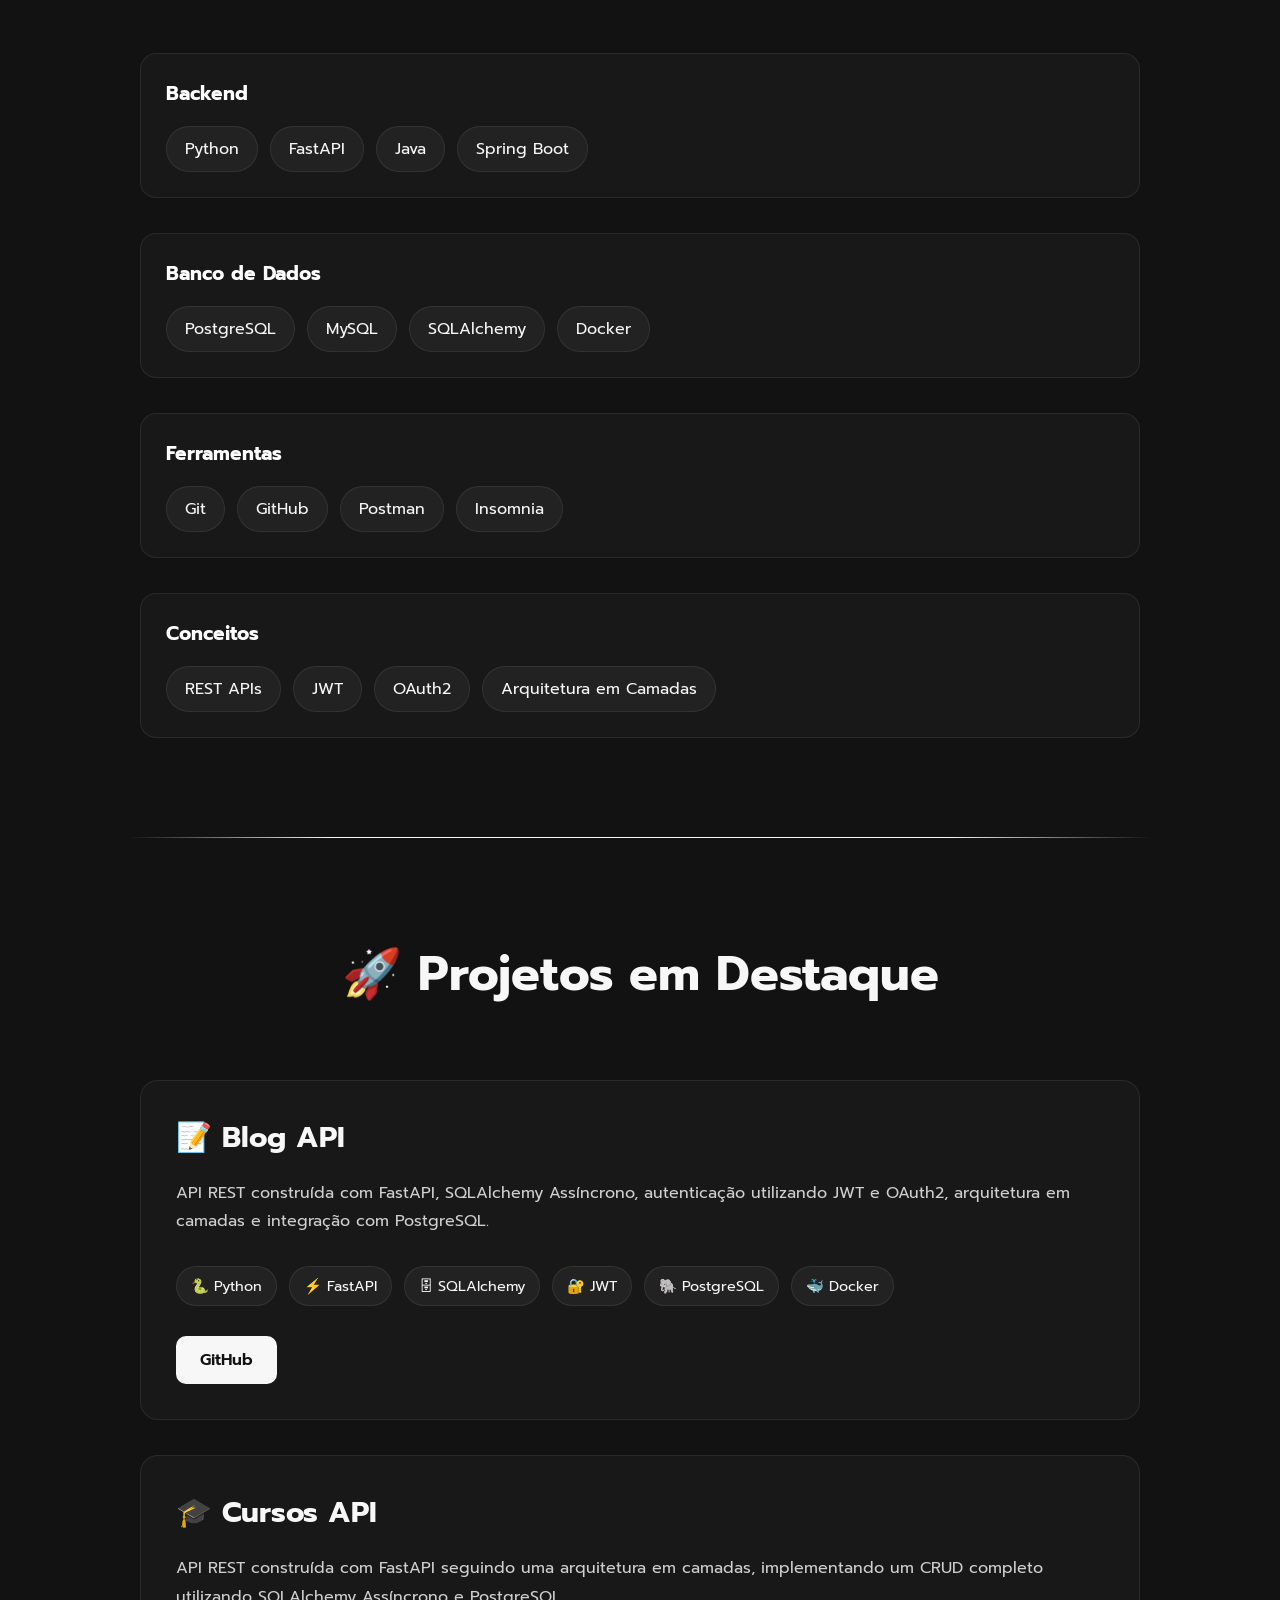
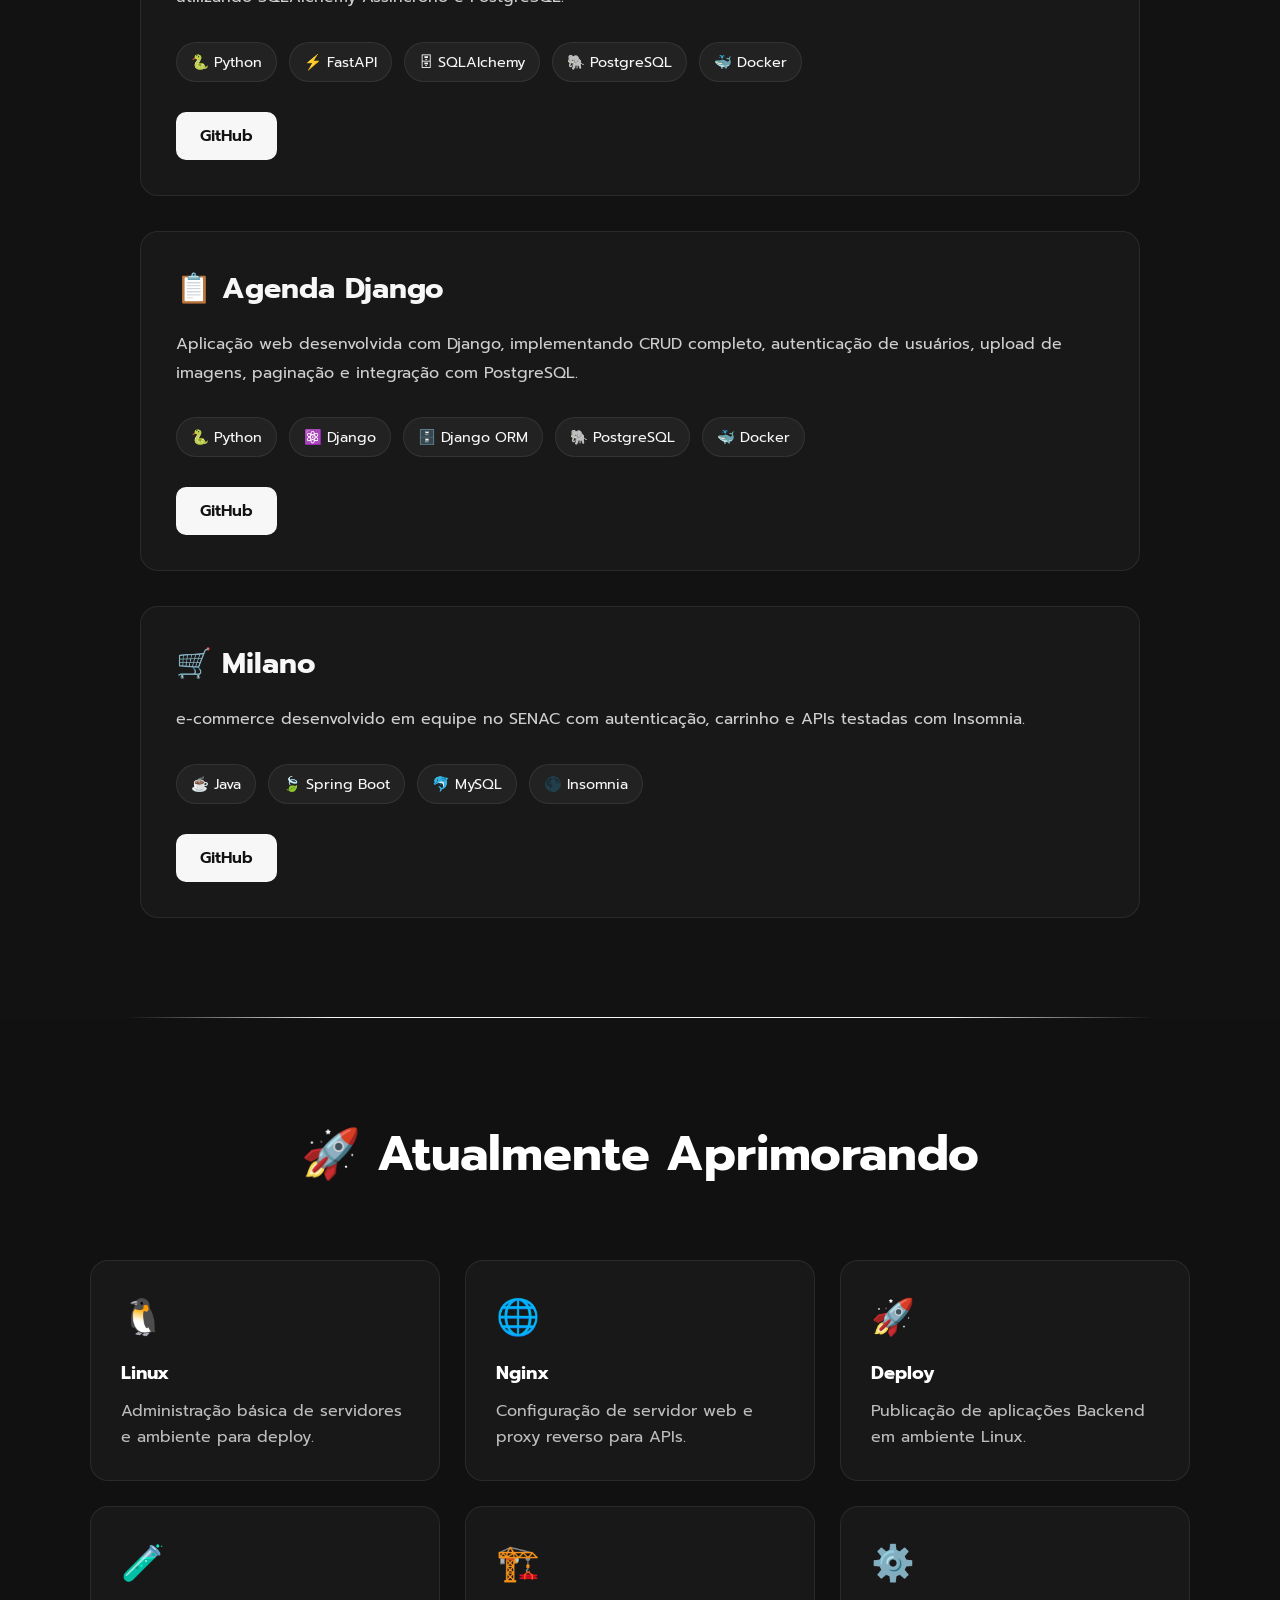
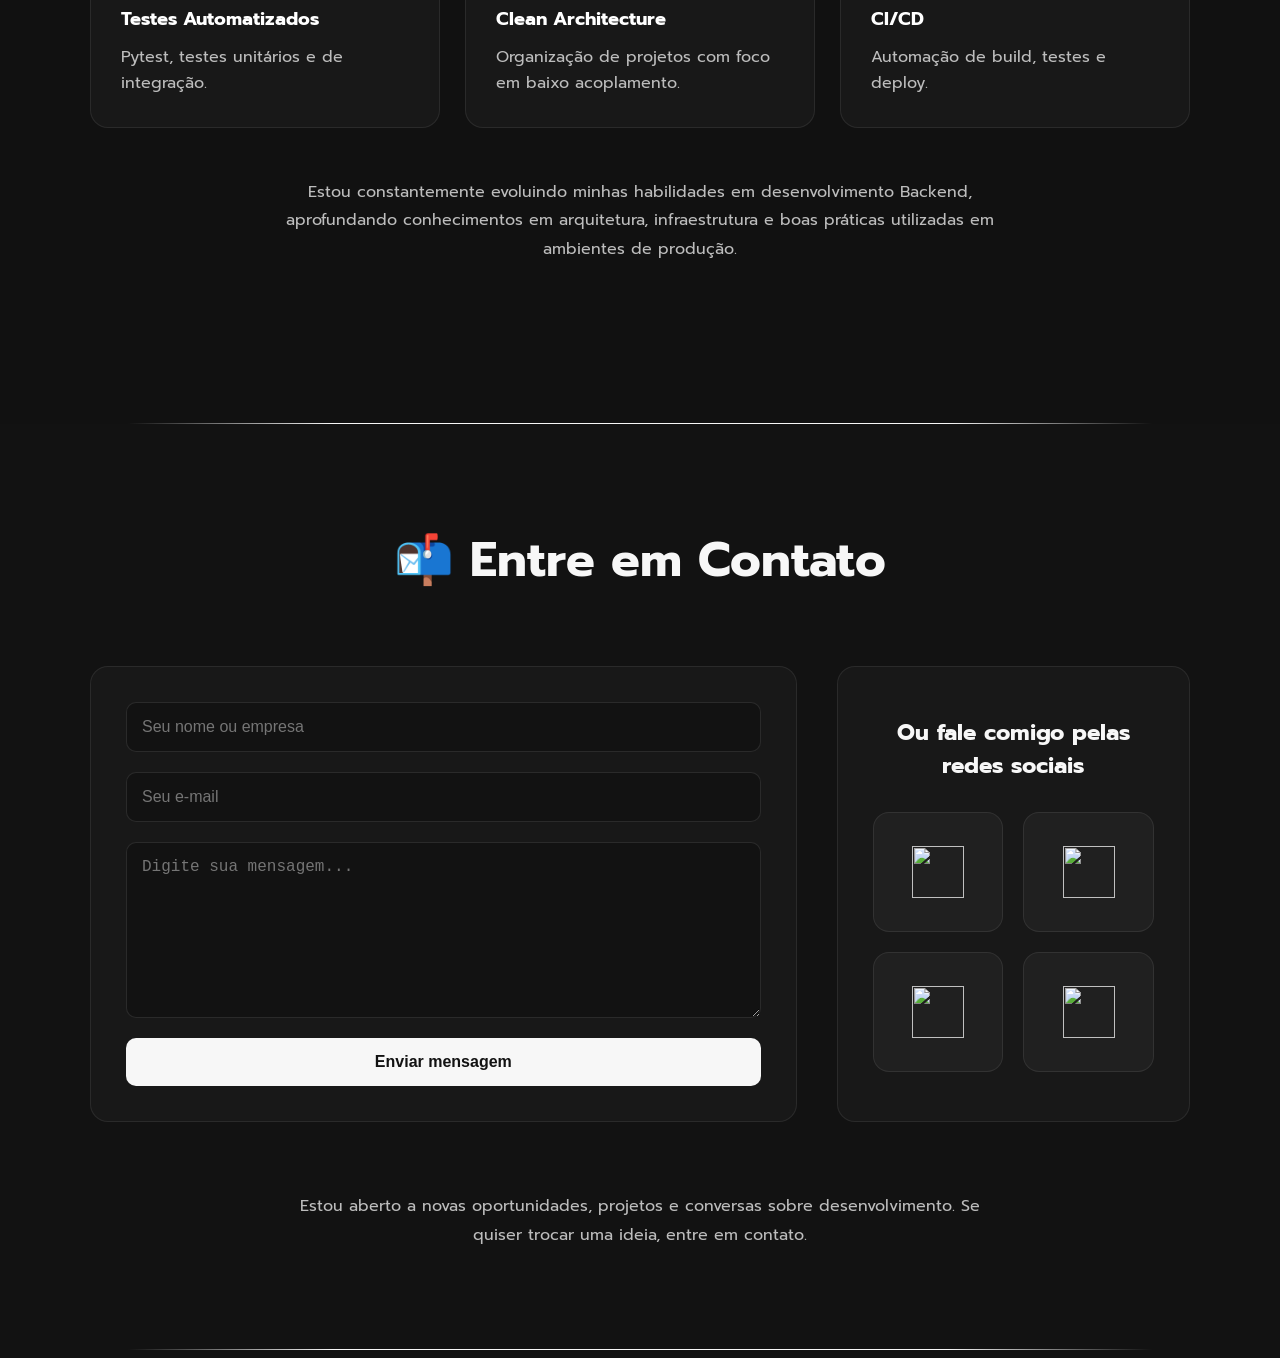
==== commit 61ce20e8: "portifolio-v2" ====
--- a/index.html
+++ b/index.html
@@ -69,7 +69,7 @@
                 </a>
 
                 <!-- "btn-secondary" -->
-                <a href="/docs/desenvolvedor_de_software_julio_cezar_cv.pdf" 
+                <a href="https://drive.google.com/file/d/1zRM4190VgyKz9QOhbmy8Bw-APNsqiPGq/view?usp=sharing" 
                 class="btn-primary" download>
                     Download CV
                 </a>
@@ -161,7 +161,7 @@
                     </p>
 
                     <div class="certificate">
-                        <a href="/docs/JÚLIO CEZAR BRITO DINIZ-PROGRAMADOR FULL STACK - Certificado.pdf" target="_blank">Certificado</a>
+                        <a href="https://drive.google.com/file/d/1ATr2YQN11tV0rSxJzzl6gKzbGXvuX5PH/view?usp=sharing" target="_blank">Certificado</a>
                     </div>
 
                 </div>
@@ -209,7 +209,7 @@
                     </p>
 
                     <div class="certificate">
-                        <a href="/docs/JÚLIO CEZAR BRITO DINIZ-CIBERSEGURANÇA - CISCO - Certificado.pdf" target="_blank">Certificado</a>
+                        <a href="https://drive.google.com/file/d/1BH1aJEirhomqBm65gxQSjLEpFYGEA0iT/view?usp=sharing" target="_blank">Certificado</a>
                     </div>
 
                 </div>
@@ -632,7 +632,7 @@
 
         <p class="info-final-text">
             Estou aberto a novas oportunidades, projetos e conversas sobre
-            desenvolvimento Backend. Se quiser trocar uma ideia, entre em contato.
+            desenvolvimento. Se quiser trocar uma ideia, entre em contato.
         </p>
 
     </section>
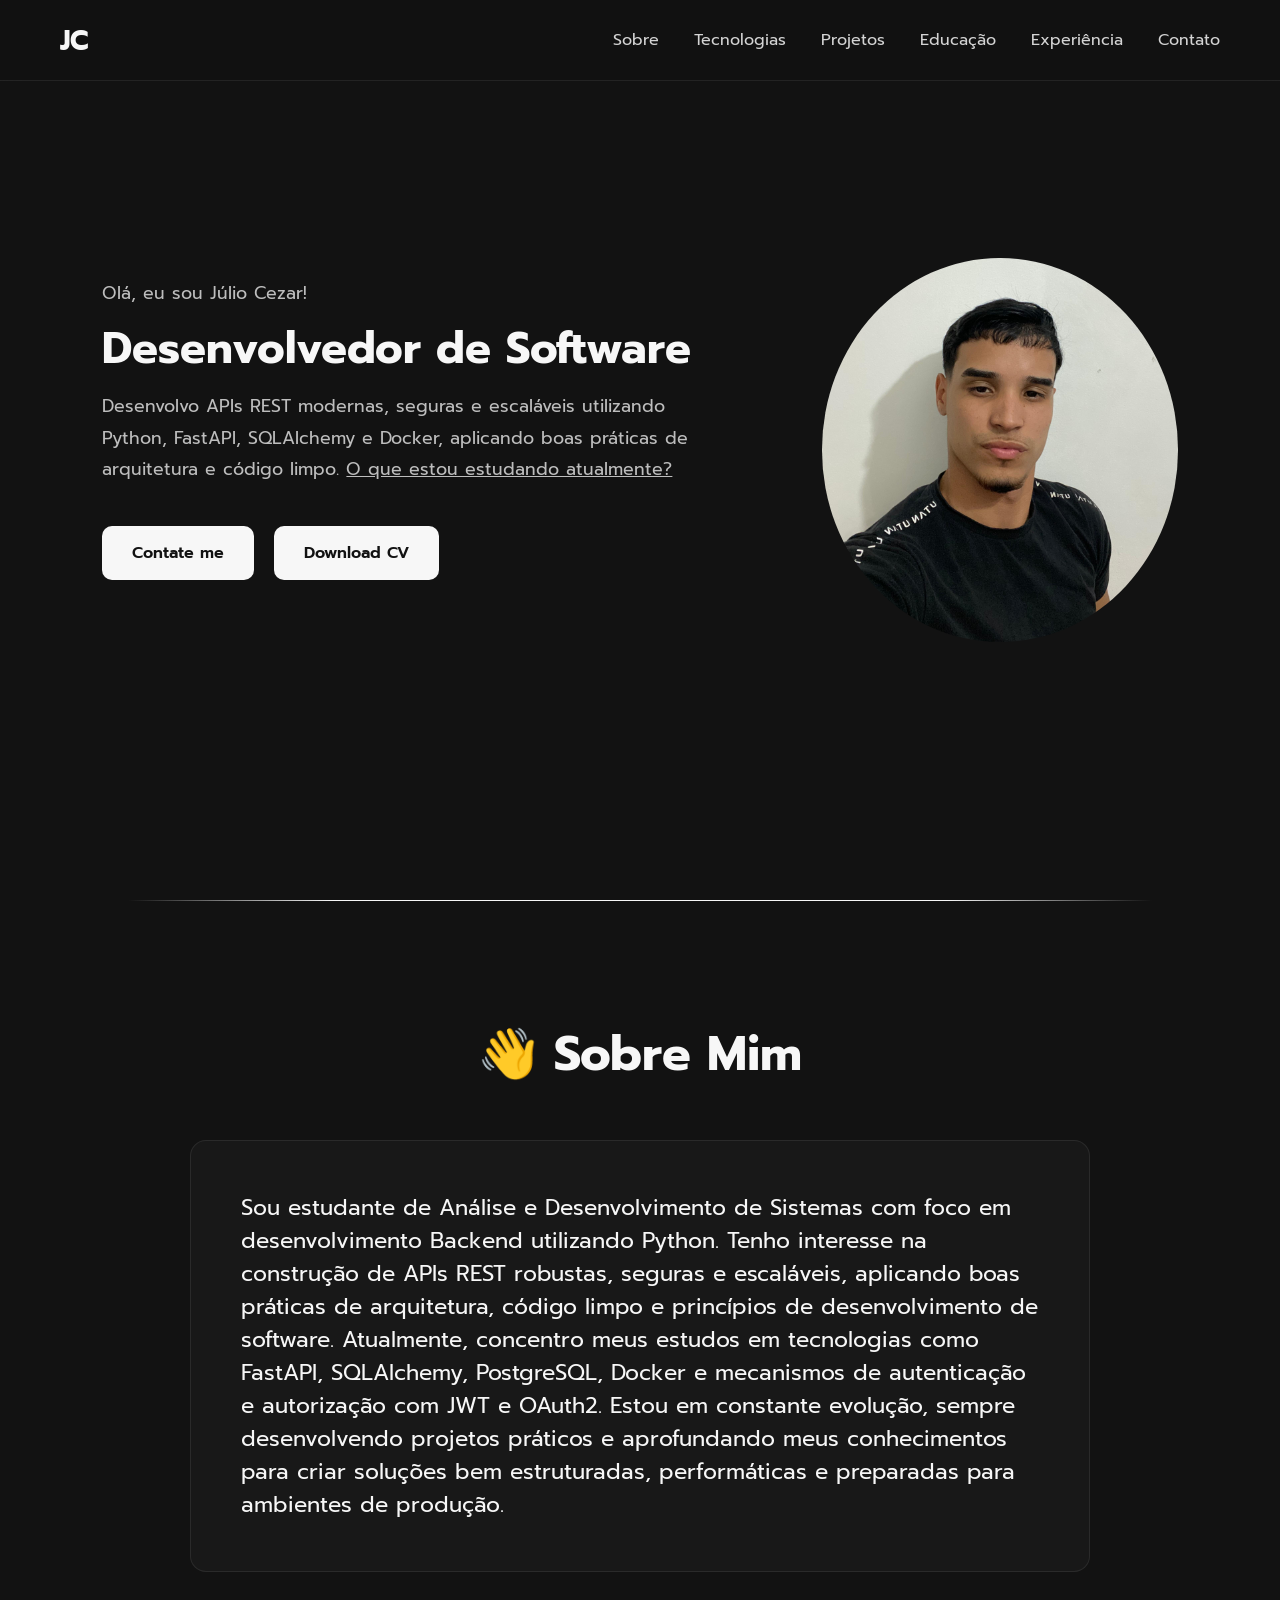
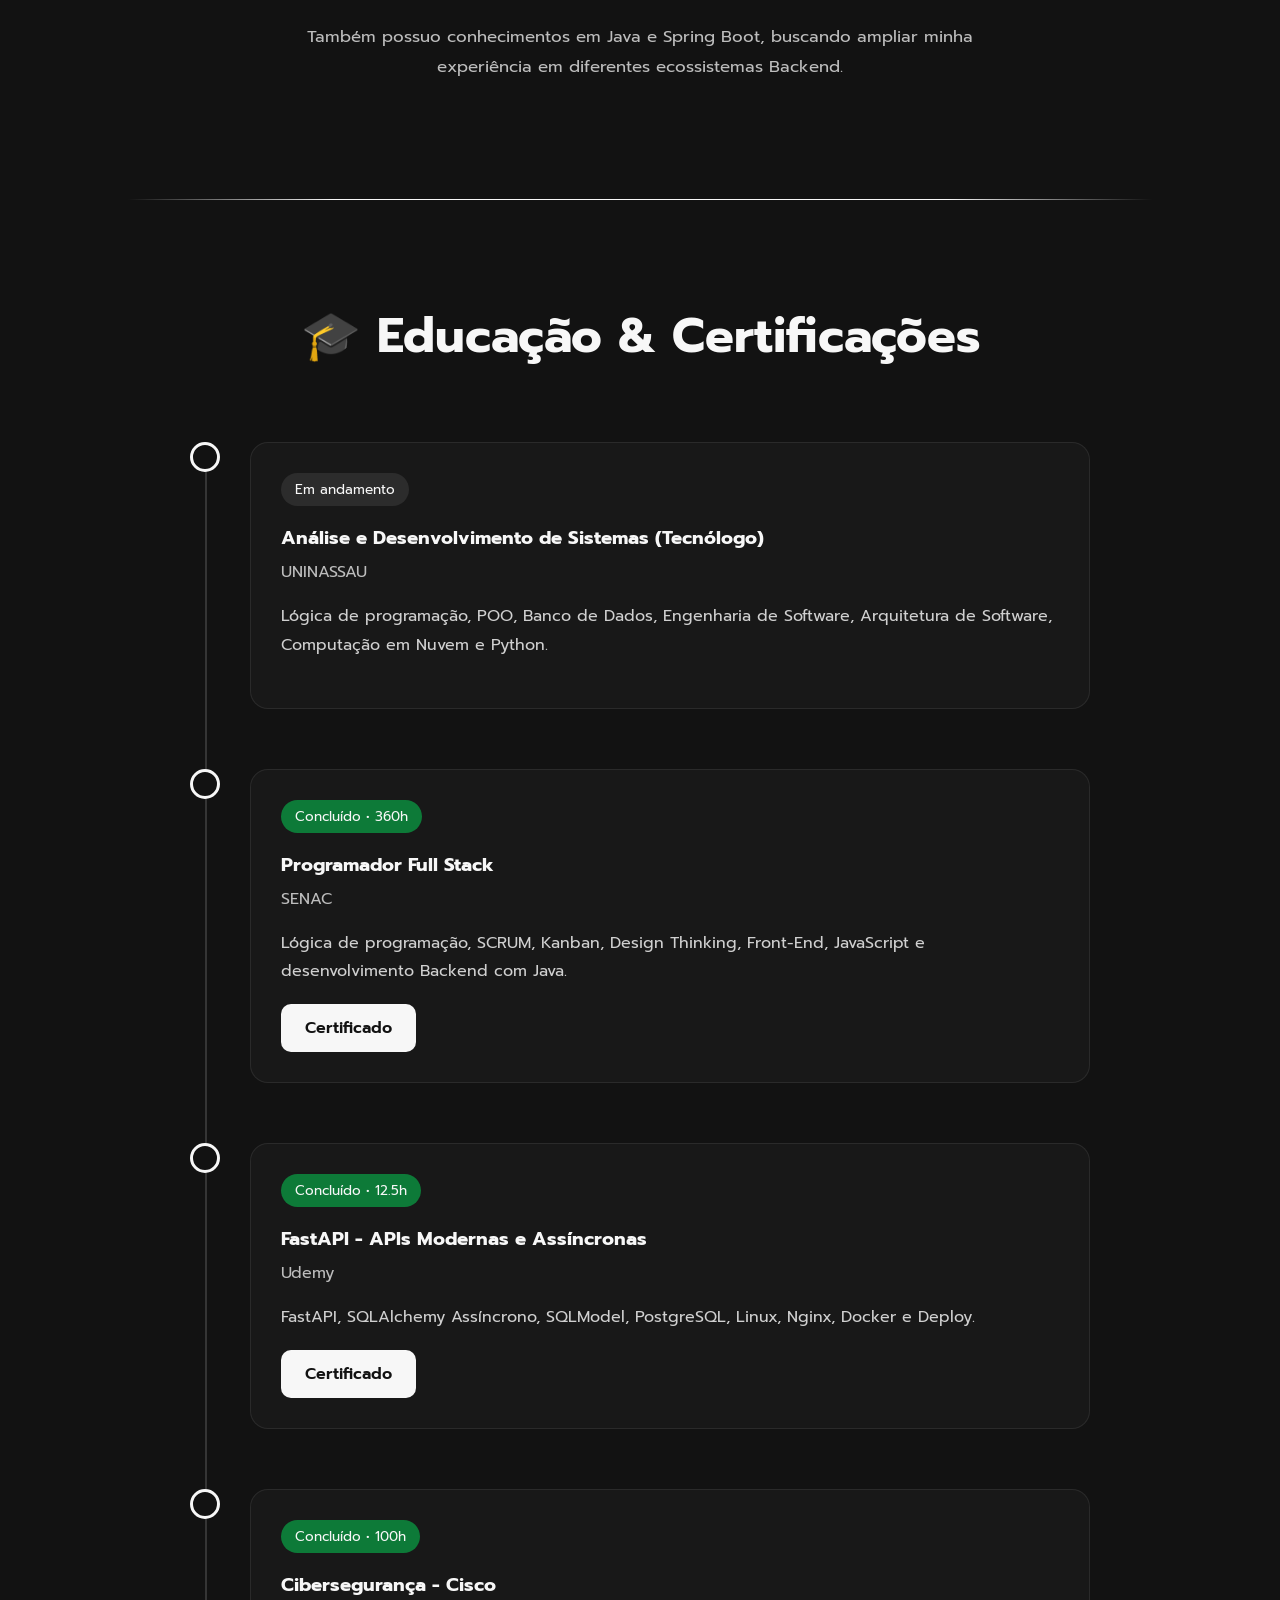
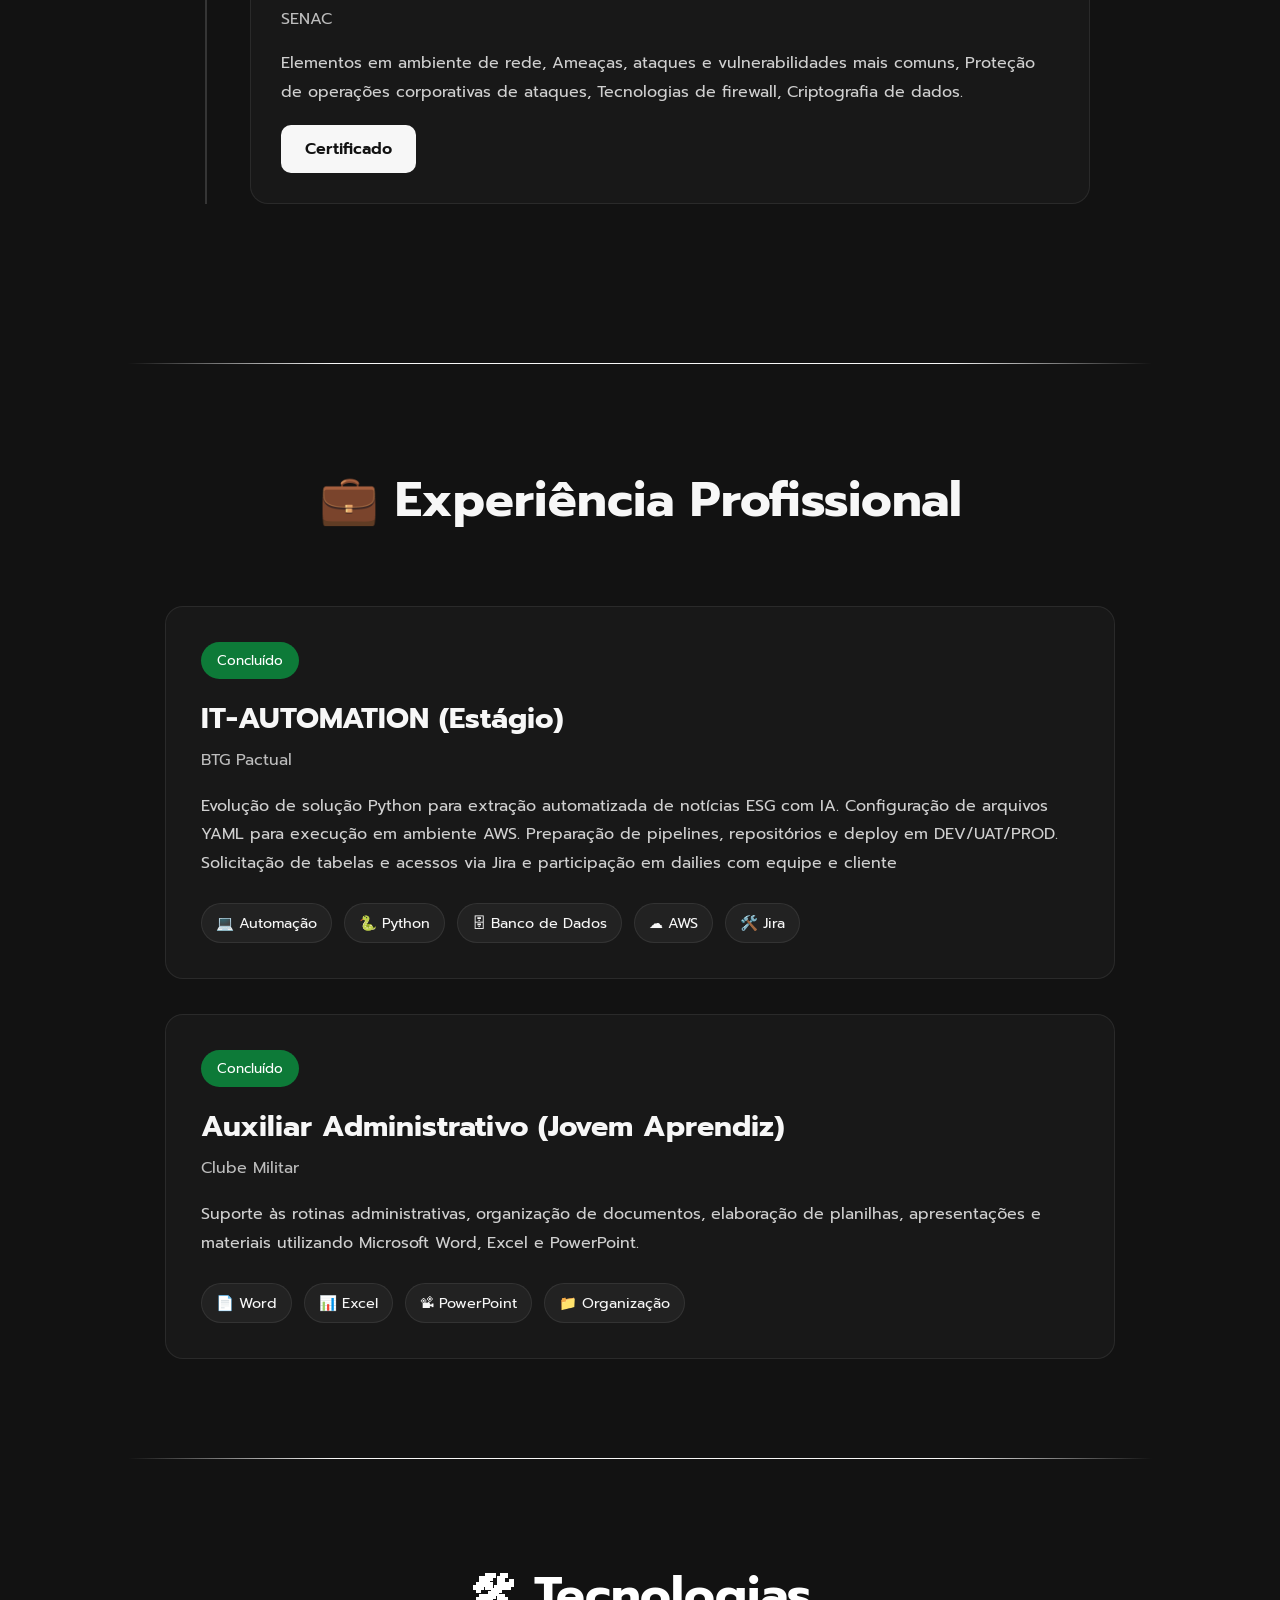
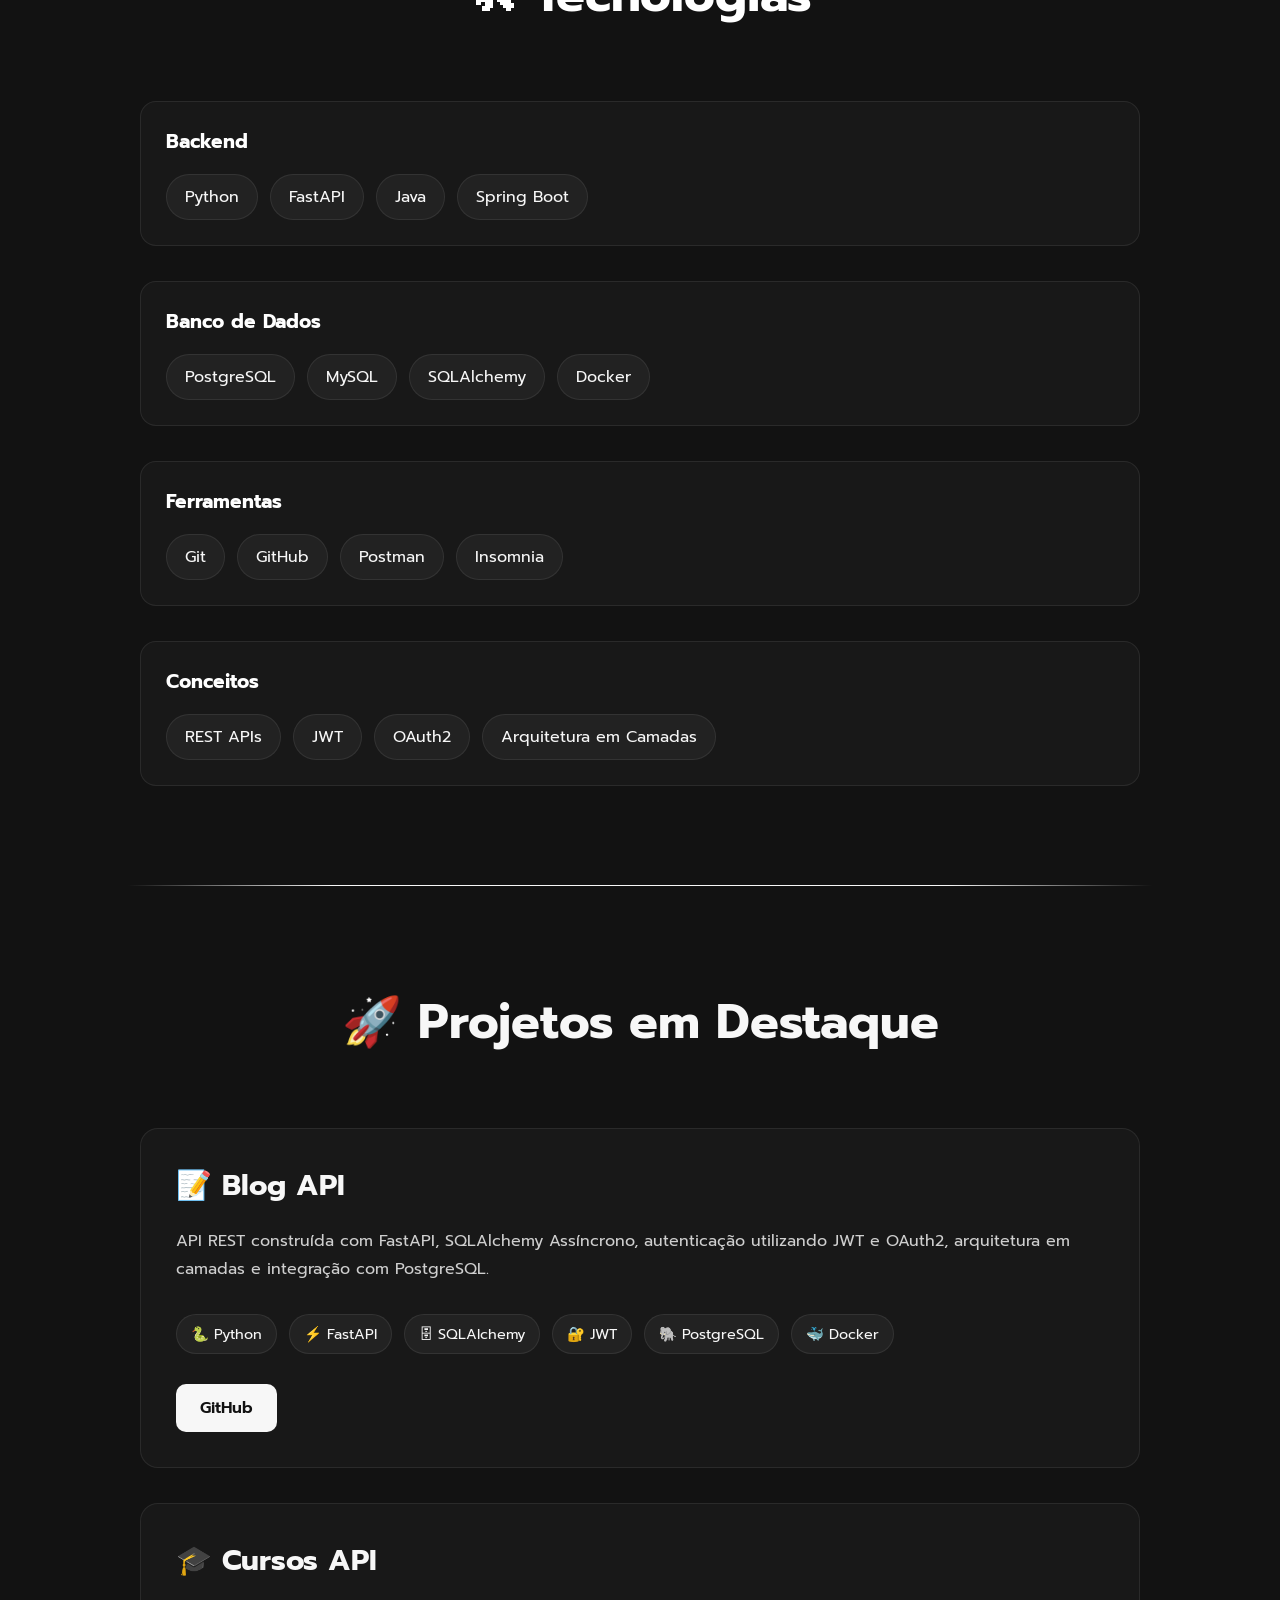
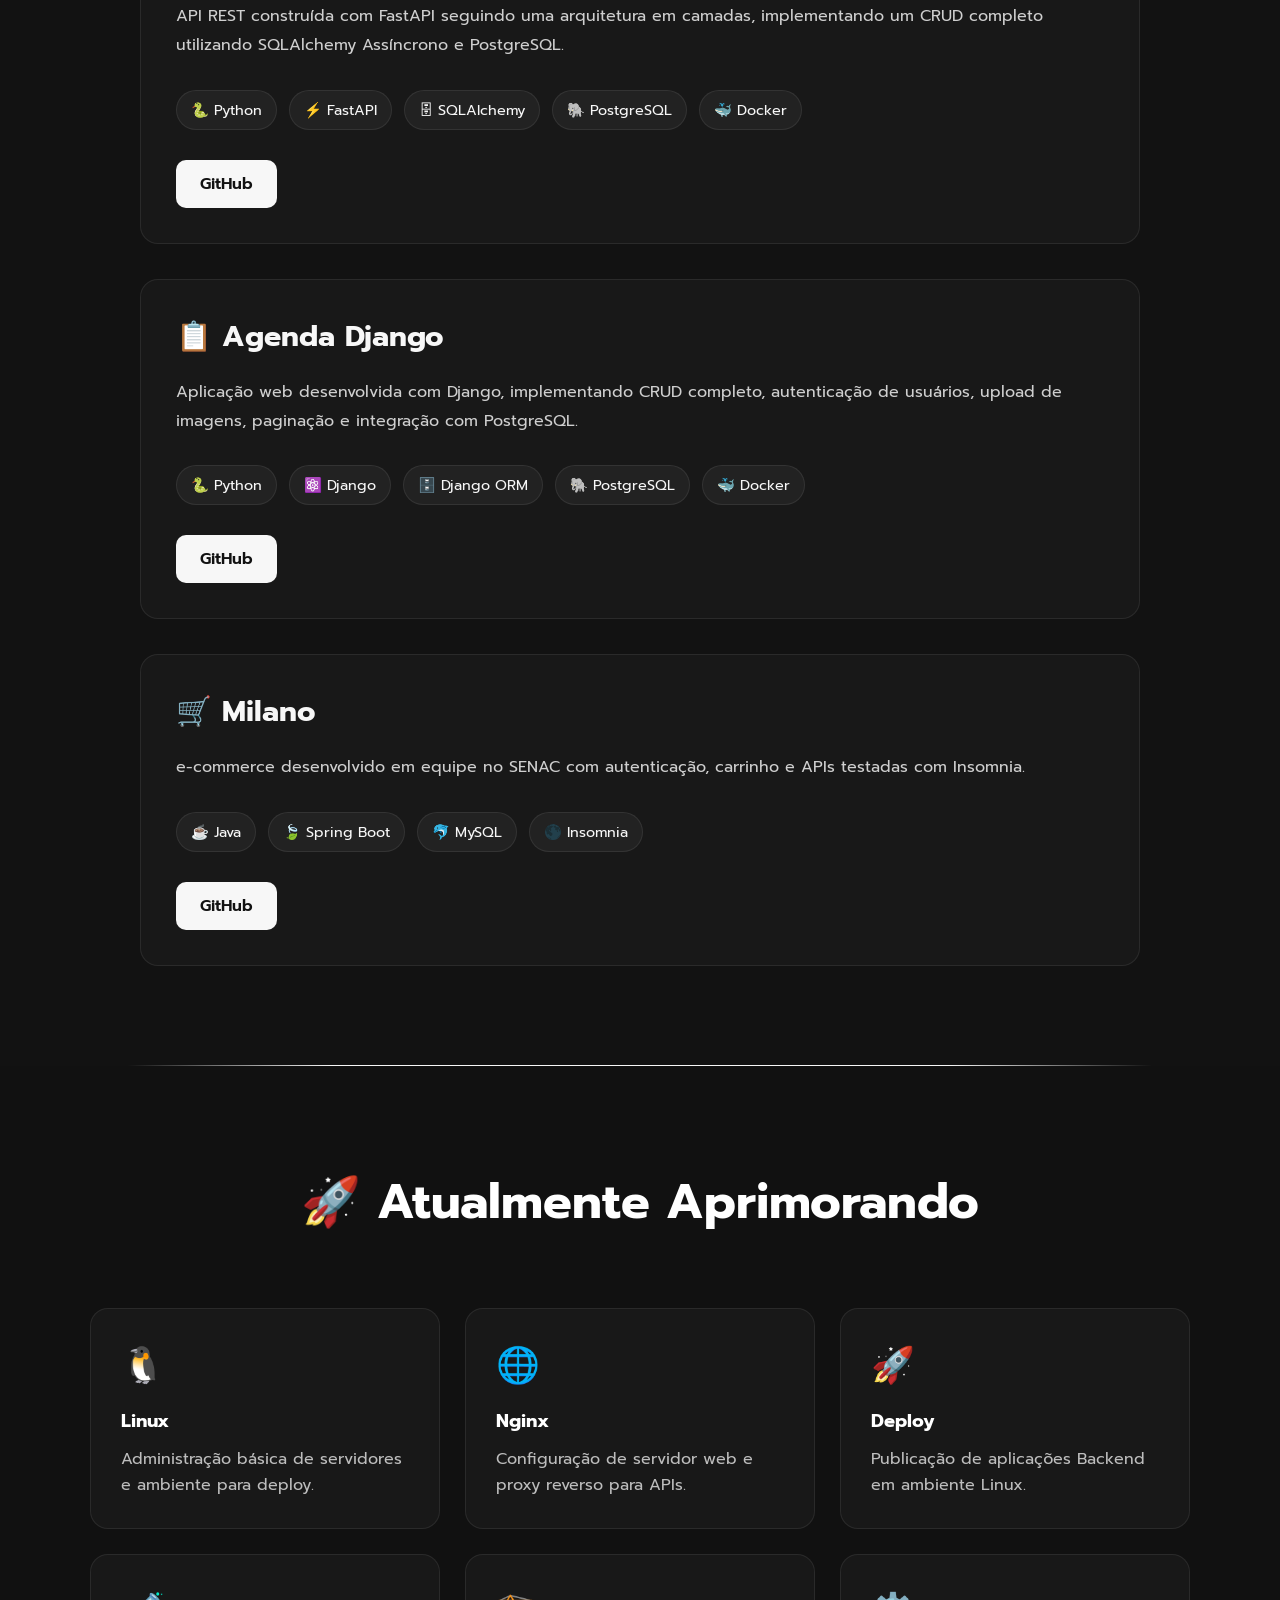
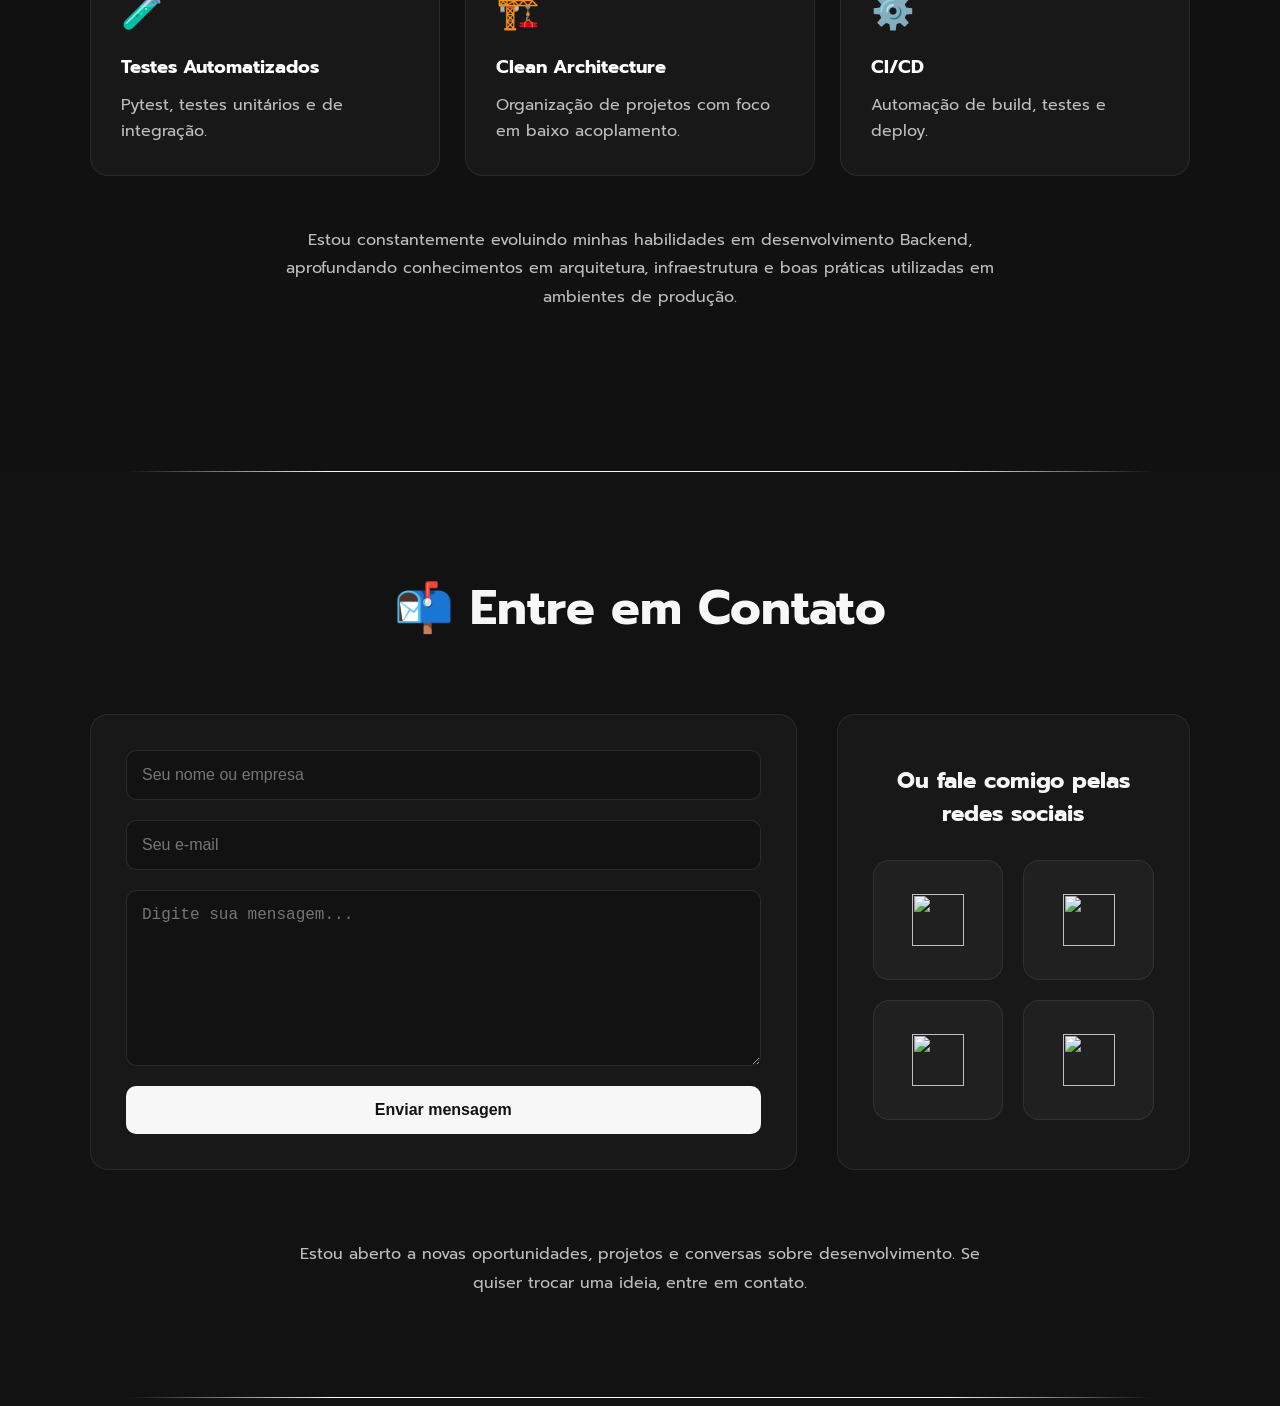
==== commit 04ac5a12: "portifolio-v2-assets" ====
--- a/index.html
+++ b/index.html
@@ -4,7 +4,7 @@
     <meta charset="UTF-8">
     <meta name="viewport" content="width=device-width, initial-scale=1.0">
     <link rel="icon" type="image/png" href="./img/logo-jc.png">
-    <title>Julio Cezar | Backend Developer</title>
+    <title>Júlio Cezar | Desenvolvedor de Software</title>
     <link rel="stylesheet" href="css/style.css">
 
     <style>
@@ -69,7 +69,7 @@
                 </a>
 
                 <!-- "btn-secondary" -->
-                <a href="https://drive.google.com/file/d/1zRM4190VgyKz9QOhbmy8Bw-APNsqiPGq/view?usp=sharing" 
+                <a href="https://drive.google.com/file/d/1B4MBvWP6tBlnmakuFFy6ImSLbhD9jKxw/view?usp=sharing" 
                 class="btn-primary" download>
                     Download CV
                 </a>
@@ -150,7 +150,7 @@
                         Concluído • 360h
                     </span>
 
-                    <h3>Programador Full Stack (Especialização)</h3>
+                    <h3>Programador Full Stack</h3>
 
                     <h4>SENAC</h4>
 
@@ -161,7 +161,9 @@
                     </p>
 
                     <div class="certificate">
-                        <a href="https://drive.google.com/file/d/1ATr2YQN11tV0rSxJzzl6gKzbGXvuX5PH/view?usp=sharing" target="_blank">Certificado</a>
+                        <a href="./assets/JÚLIO CEZAR BRITO DINIZ-PROGRAMADOR FULL STACK - Certificado.pdf" download>
+                            Certificado
+                        </a>
                     </div>
 
                 </div>
@@ -174,7 +176,9 @@
 
                 <div class="timeline-content">
 
-                    <span class="education-status">Em andamento</span>
+                    <span class="education-status completed">
+                        Concluído • 12.5h
+                    </span>
 
                     <h3>FastAPI - APIs Modernas e Assíncronas</h3>
 
@@ -186,6 +190,12 @@
                         Nginx, Docker e Deploy.
                     </p>
 
+                    <div class="certificate">
+                        <a href="./assets/CERTIFICADO-UDEMY-FASTAPI.pdf" download>
+                            Certificado
+                        </a>
+                    </div>
+
                 </div>
 
             </div>
@@ -200,7 +210,7 @@
                         Concluído • 100h
                     </span>
 
-                    <h3>Cibersegurança - Cisco (Especialização)</h3>
+                    <h3>Cibersegurança - Cisco</h3>
 
                     <h4>SENAC</h4>
 
@@ -209,7 +219,9 @@
                     </p>
 
                     <div class="certificate">
-                        <a href="https://drive.google.com/file/d/1BH1aJEirhomqBm65gxQSjLEpFYGEA0iT/view?usp=sharing" target="_blank">Certificado</a>
+                        <a href="./assets/JÚLIO CEZAR BRITO DINIZ-CIBERSEGURANÇA - CISCO - Certificado.pdf" download>
+                            Certificado
+                        </a>
                     </div>
 
                 </div>
